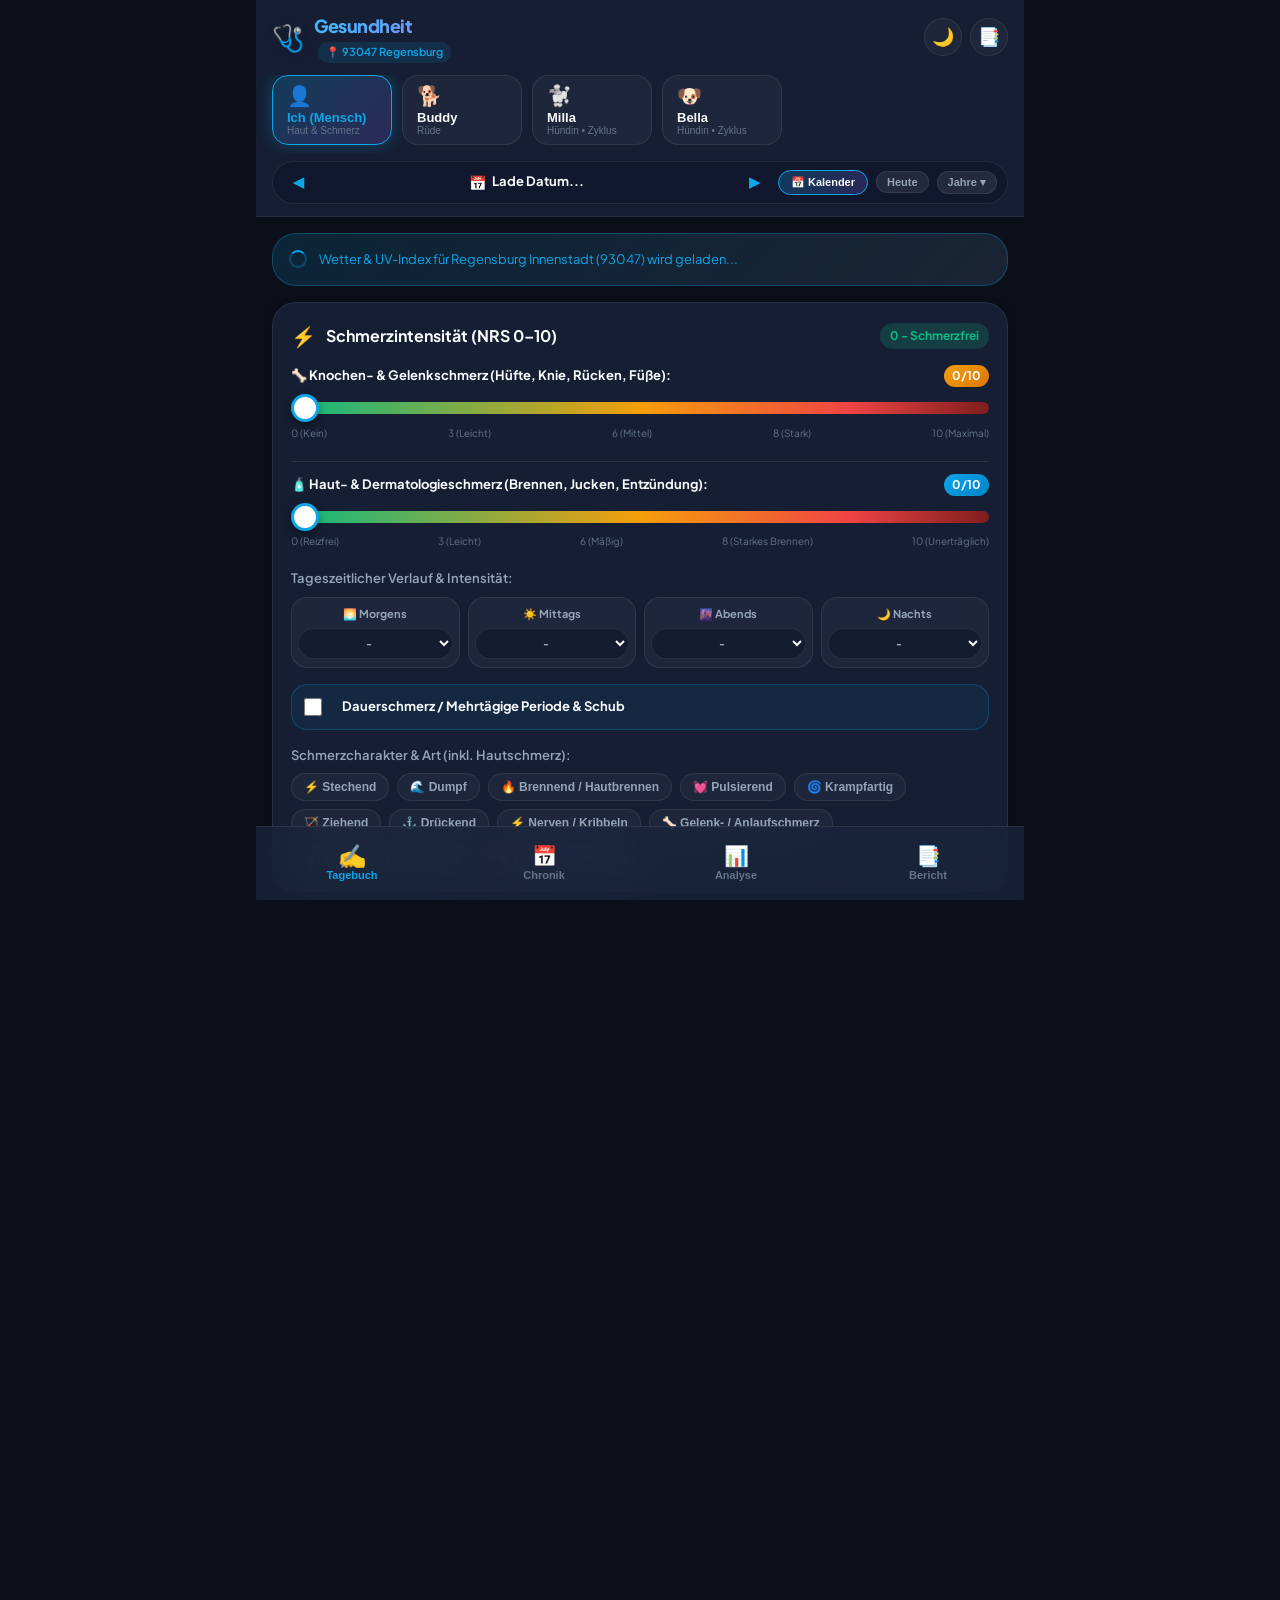
==== index.html @ 6f145016 "Add files via upload" ====
<!DOCTYPE html>
<html lang="de">
<head>
  <meta charset="UTF-8">
  <meta name="viewport" content="width=device-width, initial-scale=1.0, maximum-scale=1.0, user-scalable=no, viewport-fit=cover">
  <title>Gesundheit – Tagebuch & Wetter Regensburg</title>
  
  <!-- iOS Web App Meta Tags & PWA Setup -->
  <meta name="apple-mobile-web-app-capable" content="yes">
  <meta name="apple-mobile-web-app-status-bar-style" content="black-translucent">
  <meta name="apple-mobile-web-app-title" content="Gesundheit">
  <meta name="mobile-web-app-capable" content="yes">
  <meta name="application-name" content="Gesundheit">
  <meta name="theme-color" content="#0F172A">
  <link rel="manifest" href="manifest.json">
  <link rel="apple-touch-icon" href="icons/apple-touch-icon.png">
  <link rel="apple-touch-icon" sizes="180x180" href="icons/apple-touch-icon.png">
  <link rel="icon" type="image/png" sizes="192x192" href="icons/icon-192.png">
  <link rel="icon" type="image/svg+xml" href="icons/icon.svg">

  <!-- Google Fonts for iOS SF-like clean aesthetics -->
  <link rel="preconnect" href="https://fonts.googleapis.com">
  <link rel="preconnect" href="https://fonts.gstatic.com" crossorigin>
  <link href="https://fonts.googleapis.com/css2?family=Plus+Jakarta+Sans:wght@300;400;500;600;700;800&display=swap" rel="stylesheet">
  
  <!-- CSS Styles -->
  <link rel="stylesheet" href="css/style.css">
</head>
<body>
  <div id="app" class="ios-app">
    <!-- Top iOS Status & Profile Bar -->
    <header class="app-header">
      <div class="header-top">
        <div class="header-brand">
          <span class="brand-icon">🩺</span>
          <div class="brand-text">
            <h1 class="brand-title">Gesundheit</h1>
            <span class="location-badge" title="Regensburg Innenstadt">📍 93047 Regensburg</span>
          </div>
        </div>
        <div class="header-actions">
          <button id="btnThemeToggle" class="icon-btn" title="Design anpassen" aria-label="Theme wechseln">
            <span class="theme-icon">🌙</span>
          </button>
          <button id="btnExportMenu" class="icon-btn" title="Export & Arztbericht" aria-label="Exportieren">
            <span>📑</span>
          </button>
        </div>
      </div>

      <!-- Profile Selector (Ich, Buddy, Milla, Bella) -->
      <div class="profile-scroll-container">
        <div class="profile-chips" id="profileSelector">
          <button class="profile-chip active" data-profile="human">
            <span class="avatar-emoji">👤</span>
            <span class="profile-name">Ich (Mensch)</span>
            <span class="profile-sub">Haut & Schmerz</span>
          </button>
          <button class="profile-chip" data-profile="buddy">
            <span class="avatar-emoji">🐕</span>
            <span class="profile-name">Buddy</span>
            <span class="profile-sub">Rüde</span>
          </button>
          <button class="profile-chip" data-profile="milla">
            <span class="avatar-emoji">🐩</span>
            <span class="profile-name">Milla</span>
            <span class="profile-sub">Hündin • Zyklus</span>
          </button>
          <button class="profile-chip" data-profile="bella">
            <span class="avatar-emoji">🐶</span>
            <span class="profile-name">Bella</span>
            <span class="profile-sub">Hündin • Zyklus</span>
          </button>
        </div>
      </div>

      <!-- Quick Date Bar with Fast Jump from 2010 to Today -->
      <div class="date-navigator-bar">
        <button class="date-nav-btn" id="btnPrevDay" aria-label="Vorheriger Tag" title="Einen Tag zurück">◀</button>
        <div class="date-display-wrapper" id="dateDisplayWrapper" title="Interaktiven Kalender öffnen">
          <span class="cal-icon-prefix">📅</span>
          <div class="date-formatted-text" id="currentDateFormatted">Lade Datum...</div>
          <input type="date" id="currentDateInput" min="2010-01-01" class="date-picker-input-hidden">
        </div>
        <button class="date-nav-btn" id="btnNextDay" aria-label="Nächster Tag" title="Einen Tag vor">▶</button>
        <button class="date-cal-btn" id="btnOpenCalendar" title="Interaktiven Kalender öffnen">📅 Kalender</button>
        <button class="date-today-btn" id="btnJumpToday" title="Zu Heute springen">Heute</button>
        <button class="date-year-btn" id="btnJumpYear" title="Jahre schnell springen">Jahre ▾</button>
      </div>

      <!-- Year Quick Jump Popup (2016 - 2026) -->
      <div class="year-selector-dropdown" id="yearSelectorDropdown" style="display: none;">
        <div class="year-grid" id="yearGrid"></div>
      </div>
    </header>

    <!-- Main Content Container with Tabs -->
    <main class="app-main-content">
      
      <!-- TAB 1: ENTRY & LOGGING -->
      <section id="tab-entry" class="tab-view active">
        <!-- Weather & UV Index Card for 93047 Regensburg -->
        <div class="weather-widget-card" id="weatherWidget">
          <div class="weather-loading" id="weatherLoading">
            <div class="spinner"></div>
            <span>Wetter & UV-Index für Regensburg Innenstadt (93047) wird geladen...</span>
          </div>
          <div class="weather-content" id="weatherContent" style="display: none;">
            <div class="weather-header-row">
              <div class="weather-main-info">
                <span class="weather-icon-large" id="weatherIcon">☀️</span>
                <div>
                  <div class="weather-temp-range" id="weatherTemp">--°C</div>
                  <div class="weather-condition-text" id="weatherCondition">--</div>
                </div>
              </div>
              <div class="uv-badge-container">
                <div class="uv-badge" id="uvBadge">
                  <span class="uv-title">UV-INDEX</span>
                  <span class="uv-value" id="uvValue">--</span>
                </div>
                <span class="uv-status-label" id="uvStatus">--</span>
              </div>
            </div>

            <!-- Detailed Metrics: Pressure, Rain, Wind, Humidity -->
            <div class="weather-details-grid">
              <div class="weather-detail-item">
                <span class="detail-label">Luftdruck</span>
                <span class="detail-value" id="weatherPressure">-- hPa</span>
              </div>
              <div class="weather-detail-item">
                <span class="detail-label">Niederschlag</span>
                <span class="detail-value" id="weatherRain">-- mm</span>
              </div>
              <div class="weather-detail-item">
                <span class="detail-label">Temperatur Min/Max</span>
                <span class="detail-value" id="weatherTempRange">-- / --</span>
              </div>
              <div class="weather-detail-item">
                <span class="detail-label">Wind</span>
                <span class="detail-value" id="weatherWind">-- km/h</span>
              </div>
            </div>
          </div>
        </div>

        <!-- Dynamic Profile Entry Card (Changes for Human vs Dog) -->
        <form id="entryForm" class="entry-form-container">
          
          <!-- Pain Intensity Card: Separate for Joints & Skin -->
          <div class="card ios-card">
            <div class="card-header">
              <div class="card-title-group">
                <span class="card-icon">⚡</span>
                <h2 class="card-title" id="painScaleTitle">Schmerzintensität (NRS 0–10)</h2>
              </div>
              <span class="pain-score-display" id="painScoreBadge">0 - Schmerzfrei</span>
            </div>
            
            <!-- 1. Knochen & Gelenke Schmerz (Hüfte, Knie, Füße, Rücken) -->
            <div class="dual-pain-slider-block" style="margin-bottom:18px;">
              <div style="display:flex; justify-content:space-between; align-items:center; margin-bottom:6px;">
                <label class="input-label" style="font-weight:700; color:var(--text-primary); margin:0;">
                  🦴 Knochen- & Gelenkschmerz (Hüfte, Knie, Rücken, Füße):
                </label>
                <span class="slider-val-badge" id="painJointsBadge" style="background:linear-gradient(135deg, #f59e0b, #d97706); color:#fff; font-weight:700; padding:2px 8px; border-radius:12px; font-size:12px;">0/10</span>
              </div>
              <div class="pain-slider-container">
                <input type="range" id="painJointsInput" min="0" max="10" step="1" value="0" class="pain-slider" style="accent-color:#f59e0b;">
                <div class="pain-scale-labels">
                  <span>0 (Kein)</span>
                  <span>3 (Leicht)</span>
                  <span>6 (Mittel)</span>
                  <span>8 (Stark)</span>
                  <span>10 (Maximal)</span>
                </div>
              </div>
            </div>

            <!-- 2. Haut & Dermatologie Schmerz (Brennen, Juckreiz, Hitze) -->
            <div class="dual-pain-slider-block human-only-section" style="margin-bottom:14px; padding-top:12px; border-top:1px solid var(--border-subtle);">
              <div style="display:flex; justify-content:space-between; align-items:center; margin-bottom:6px;">
                <label class="input-label" style="font-weight:700; color:var(--text-primary); margin:0;">
                  🧴 Haut- & Dermatologieschmerz (Brennen, Jucken, Entzündung):
                </label>
                <span class="slider-val-badge" id="painSkinBadge" style="background:linear-gradient(135deg, #0ea5e9, #0284c7); color:#fff; font-weight:700; padding:2px 8px; border-radius:12px; font-size:12px;">0/10</span>
              </div>
              <div class="pain-slider-container">
                <input type="range" id="painSkinInput" min="0" max="10" step="1" value="0" class="pain-slider" style="accent-color:#0ea5e9;">
                <div class="pain-scale-labels">
                  <span>0 (Reizfrei)</span>
                  <span>3 (Leicht)</span>
                  <span>6 (Mäßig)</span>
                  <span>8 (Starkes Brennen)</span>
                  <span>10 (Unerträglich)</span>
                </div>
              </div>
            </div>

            <!-- Daytime Breakdown (Morgens, Mittags, Abends, Nachts) -->
            <div class="form-subgroup">
              <label class="input-label">Tageszeitlicher Verlauf & Intensität:</label>
              <div class="daytime-pain-grid">
                <div class="daytime-box">
                  <span class="daytime-label">🌅 Morgens</span>
                  <select id="painMorning" class="ios-select mini-select">
                    <option value="">-</option>
                    <option value="0">0 (Kein)</option>
                    <option value="1">1</option><option value="2">2</option><option value="3">3</option>
                    <option value="4">4</option><option value="5">5</option><option value="6">6</option>
                    <option value="7">7</option><option value="8">8</option><option value="9">9</option><option value="10">10</option>
                  </select>
                </div>
                <div class="daytime-box">
                  <span class="daytime-label">☀️ Mittags</span>
                  <select id="painNoon" class="ios-select mini-select">
                    <option value="">-</option>
                    <option value="0">0 (Kein)</option>
                    <option value="1">1</option><option value="2">2</option><option value="3">3</option>
                    <option value="4">4</option><option value="5">5</option><option value="6">6</option>
                    <option value="7">7</option><option value="8">8</option><option value="9">9</option><option value="10">10</option>
                  </select>
                </div>
                <div class="daytime-box">
                  <span class="daytime-label">🌆 Abends</span>
                  <select id="painEvening" class="ios-select mini-select">
                    <option value="">-</option>
                    <option value="0">0 (Kein)</option>
                    <option value="1">1</option><option value="2">2</option><option value="3">3</option>
                    <option value="4">4</option><option value="5">5</option><option value="6">6</option>
                    <option value="7">7</option><option value="8">8</option><option value="9">9</option><option value="10">10</option>
                  </select>
                </div>
                <div class="daytime-box">
                  <span class="daytime-label">🌙 Nachts</span>
                  <select id="painNight" class="ios-select mini-select">
                    <option value="">-</option>
                    <option value="0">0 (Kein)</option>
                    <option value="1">1</option><option value="2">2</option><option value="3">3</option>
                    <option value="4">4</option><option value="5">5</option><option value="6">6</option>
                    <option value="7">7</option><option value="8">8</option><option value="9">9</option><option value="10">10</option>
                  </select>
                </div>
              </div>
            </div>

            <!-- Multi-Day Episode / Dauerschmerz / Perioden Dokumentation -->
            <div class="form-subgroup episode-box">
              <div class="checkbox-row">
                <label class="custom-checkbox-label">
                  <input type="checkbox" id="isMultiDayEpisode">
                  <span class="checkbox-custom"></span>
                  <strong>Dauerschmerz / Mehrtägige Periode & Schub</strong>
                </label>
              </div>
              <div id="multiDayDetails" style="display:none; margin-top:12px;">
                <div class="period-type-wrapper" style="margin-bottom:12px;">
                  <label class="detail-label" style="display:block; margin-bottom:6px; font-weight:600;">Art der Periode / Episode:</label>
                  <div class="chip-selector-group single-select" id="episodeTypeChips">
                    <button type="button" class="tag-chip selected" data-val="schmerz_schub">⚡ Schmerzepisode / Schub</button>
                    <button type="button" class="tag-chip" data-val="migraene">🧠 Migräne / Kopfschmerz-Phase</button>
                    <button type="button" class="tag-chip" data-val="gelenke">🦴 Hüft-/Knie-/Fuß-Schub</button>
                    <button type="button" class="tag-chip" data-val="adhs_tief">🌪️ ADHS-Krise / Reizüberflutung</button>
                    <button type="button" class="tag-chip" data-val="haut_schub">🧴 Hautschub / Ekzem</button>
                    <button type="button" class="tag-chip" data-val="zyklus">🌸 Zyklus / Läufigkeit</button>
                  </div>
                </div>

                <div class="duration-container">
                  <label class="detail-label" style="display:block; margin-bottom:6px; font-weight:600;">Schnellauswahl Dauer:</label>
                  <div class="duration-preset-chips" id="durationPresetChips">
                    <button type="button" class="duration-chip" data-days="1" data-val="1 Tag">1 Tag</button>
                    <button type="button" class="duration-chip" data-days="2" data-val="2 Tage">2 Tage</button>
                    <button type="button" class="duration-chip" data-days="3" data-val="3 Tage">3 Tage</button>
                    <button type="button" class="duration-chip" data-days="4" data-val="4 Tage">4 Tage</button>
                    <button type="button" class="duration-chip" data-days="5" data-val="5 Tage">5 Tage</button>
                    <button type="button" class="duration-chip" data-days="7" data-val="1 Woche (7 Tage)">1 Woche</button>
                    <button type="button" class="duration-chip" data-days="14" data-val="2 Wochen (14 Tage)">2 Wochen</button>
                    <button type="button" class="duration-chip" data-days="30" data-val="1 Monat (30 Tage)">1 Monat</button>
                    <button type="button" class="duration-chip" data-days="0" data-val="Anhaltend / Chronisch">Anhaltend</button>
                  </div>

                  <div class="episode-range-grid" style="margin-top:10px; display:grid; grid-template-columns:1fr 1fr; gap:10px;">
                    <div>
                      <label class="detail-label" style="font-size:12px; color:var(--text-secondary); margin-bottom:4px; display:block;">Von Datum (Beginn):</label>
                      <input type="date" id="episodeStartDateInput" class="ios-text-input">
                    </div>
                    <div>
                      <label class="detail-label" style="font-size:12px; color:var(--text-secondary); margin-bottom:4px; display:block;">Bis Datum (Ende):</label>
                      <input type="date" id="episodeEndDateInput" class="ios-text-input">
                    </div>
                  </div>

                  <input type="text" id="episodeDurationDays" class="ios-text-input" placeholder="Dauerbeschreibung (z.B. 5 Tage, 2 Wochen, anhaltend)" style="margin-top:8px;">

                  <div class="multiday-action-card" style="margin-top:12px; padding:12px; border-radius:12px; background:rgba(14,165,233,0.08); border:1px solid rgba(14,165,233,0.2);">
                    <div style="font-size:13px; font-weight:600; color:var(--accent-blue); margin-bottom:6px;">
                      📋 Automatische Dokumentation auf alle Tage:
                    </div>
                    <div style="font-size:12px; color:var(--text-secondary); margin-bottom:10px;">
                      Beim Speichern oder Klick auf diesen Button wird diese Periode für <strong>jeden einzelnen Tag im gewählten Zeitraum</strong> im Tagebuch, Kalender und Verlauf eingetragen.
                    </div>
                    <button type="button" id="btnApplyMultiDayPeriod" class="action-sub-btn" style="width:100%; padding:10px; border-radius:10px; background:linear-gradient(135deg, #0284c7, #38bdf8); color:#fff; border:none; font-weight:700; cursor:pointer; font-size:13px;">
                      📅 Auf alle Tage dieser Periode übertragen & speichern
                    </button>
                  </div>
                </div>
              </div>
            </div>

            <!-- Pain Character / Quality Chips -->
            <div class="form-subgroup">
              <label class="input-label">Schmerzcharakter & Art (inkl. Hautschmerz):</label>
              <div class="chip-selector-group" id="painTypeChips">
                <button type="button" class="tag-chip" data-val="stechend">⚡ Stechend</button>
                <button type="button" class="tag-chip" data-val="dumpf">🌊 Dumpf</button>
                <button type="button" class="tag-chip" data-val="brennend">🔥 Brennend / Hautbrennen</button>
                <button type="button" class="tag-chip" data-val="pulsierend">💓 Pulsierend</button>
                <button type="button" class="tag-chip" data-val="krampfartig">🌀 Krampfartig</button>
                <button type="button" class="tag-chip" data-val="ziehend">🏹 Ziehend</button>
                <button type="button" class="tag-chip" data-val="drückend">⚓ Drückend</button>
                <button type="button" class="tag-chip" data-val="nervenschmerz">⚡ Nerven / Kribbeln</button>
                <button type="button" class="tag-chip" data-val="gelenkschmerz">🦴 Gelenk- / Anlaufschmerz</button>
                <button type="button" class="tag-chip" data-val="juckend_schmerz">🧴 Juckender Hautschmerz</button>
                <button type="button" class="tag-chip" data-val="sonnenempfindlich">☀️ UV-Überempfindlich</button>
              </div>
            </div>
          </div>

          <!-- SPECIAL SECTION FOR HUMAN: ADHS & FOKUS / REIZVERARBEITUNG -->
          <div class="card ios-card human-only-section" id="adhsSection">
            <div class="card-header">
              <div class="card-title-group">
                <span class="card-icon">🧠</span>
                <h2 class="card-title">ADHS & Neurodiversität (Fokus, Reize, Stimmung)</h2>
              </div>
              <span class="status-pill" id="adhsScorePill">Ausgeglichen</span>
            </div>

            <div class="form-subgroup">
              <label class="input-label">ADHS-Belastungsgrad & Reizüberflutung (0–10):</label>
              <div class="skin-slider-wrapper">
                <input type="range" id="adhsSlider" min="0" max="10" step="1" value="0" class="skin-slider" style="accent-color:#8b5cf6;">
                <span class="slider-val-badge" id="adhsValBadge" style="background:#8b5cf6;">0</span>
              </div>
            </div>

            <div class="form-subgroup">
              <label class="input-label">ADHS-Merkmale & Tagesbefinden heute:</label>
              <div class="chip-selector-group" id="adhsSymptomChips">
                <button type="button" class="tag-chip" data-val="fokusverlust">🧠 Konzentrationsschwäche / Brain Fog</button>
                <button type="button" class="tag-chip" data-val="innere_unruhe">⚡ Innere Unruhe & Getriebenheit</button>
                <button type="button" class="tag-chip" data-val="reizueberflutung">🤯 Reizüberflutung (Sensory Overload)</button>
                <button type="button" class="tag-chip" data-val="prokrastination">⏳ Exekutive Dysfunktion / Blockade</button>
                <button type="button" class="tag-chip" data-val="gedankenrasen">🌪️ Gedankenrasen & Gedankensprünge</button>
                <button type="button" class="tag-chip" data-val="impulsivitaet">💥 Emotionale Dysregulation / Impulsiv</button>
                <button type="button" class="tag-chip" data-val="hyperfokus">🎯 Hyperfokus (stundenlang versunken)</button>
                <button type="button" class="tag-chip" data-val="dopamin_tief">🔋 Niedriger Antrieb / Dopamintief</button>
                <button type="button" class="tag-chip" data-val="rebound">📉 Rebound-Effekt (nach Medikation)</button>
                <button type="button" class="tag-chip" data-val="vergesslichkeit">🔕 Zerstreutheit / Vergesslichkeit</button>
                <button type="button" class="tag-chip" data-val="schlaf_adhs">🛌 Einschlafprobleme / Kopf nicht ruhig</button>
              </div>
            </div>

            <div class="form-subgroup">
              <label class="input-label" for="adhsNotes">ADHS-Tagesnotizen (Wirkungsdauer, Auslöser, Stressoren):</label>
              <input type="text" id="adhsNotes" class="ios-text-input" placeholder="z.B. Elvanse 50mg um 8 Uhr, Rebound um 17 Uhr, laute Umgebung...">
            </div>
          </div>

          <!-- SPECIAL SECTION FOR HUMAN: HAUT & DERMATOLOGIE -->
          <div class="card ios-card human-only-section" id="skinSection">
            <div class="card-header">
              <div class="card-title-group">
                <span class="card-icon">🧴</span>
                <h2 class="card-title">Haut & Dermatologie</h2>
              </div>
              <span class="status-pill" id="skinScorePill">Keine Beschwerden</span>
            </div>

            <div class="form-subgroup">
              <label class="input-label">Juckreiz & Hautbrennen (0–10):</label>
              <div class="skin-slider-wrapper">
                <input type="range" id="skinItchInput" min="0" max="10" step="1" value="0" class="skin-slider">
                <span class="slider-val-badge" id="skinItchValBadge">0</span>
              </div>
            </div>

            <div class="form-subgroup">
              <label class="input-label">Hautzustand & Auffälligkeiten:</label>
              <div class="chip-selector-group" id="skinSymptomChips">
                <button type="button" class="tag-chip" data-val="rötung">🔴 Rötung (Erythem)</button>
                <button type="button" class="tag-chip" data-val="trockenheit">🏜️ Sehr trocken / Schuppend</button>
                <button type="button" class="tag-chip" data-val="ausschlag">💥 Ausschlag / Ekzem</button>
                <button type="button" class="tag-chip" data-val="quaddeln">⚪ Quaddeln / Nesselsucht</button>
                <button type="button" class="tag-chip" data-val="blasen">🫧 Bläschen / Wunde</button>
                <button type="button" class="tag-chip" data-val="sonnenreaktion">☀️ Sonnen-/UV-Reaktion</button>
                <button type="button" class="tag-chip" data-val="hitzegefühl">🌡️ Heiß / Entzündet</button>
                <button type="button" class="tag-chip" data-val="schwellung">💧 Ödem / Schwellung</button>
              </div>
            </div>

            <div class="form-subgroup">
              <label class="input-label" for="skinNotes">Hautpflege / Cremes / Auslöser:</label>
              <input type="text" id="skinNotes" class="ios-text-input" placeholder="z.B. Cortison-Salbe, Feuchtigkeitscreme, UV-Belastung...">
            </div>
          </div>

          <!-- SPECIAL SECTION FOR DOGS (MILLA & BELLA): LÄUFIGKEIT / PERIODE TRACKER -->
          <div class="card ios-card female-dog-only-section" id="heatCycleSection" style="display: none;">
            <div class="card-header">
              <div class="card-title-group">
                <span class="card-icon">🌸</span>
                <h2 class="card-title">Läufigkeit & Zyklus (Periode)</h2>
              </div>
              <span class="status-pill cycle-pill" id="heatStatusBadge">Inaktiv</span>
            </div>

            <div class="form-subgroup">
              <label class="input-label">Aktuelle Zyklusphase:</label>
              <div class="chip-selector-group single-select" id="heatPhaseChips">
                <button type="button" class="tag-chip cycle-chip" data-val="keine">Keine Läufigkeit</button>
                <button type="button" class="tag-chip cycle-chip" data-val="vorbrunst">🩸 1. Vorbrunst (Blutung)</button>
                <button type="button" class="tag-chip cycle-chip" data-val="standhitze">💖 2. Standhitze (Deckbereit)</button>
                <button type="button" class="tag-chip cycle-chip" data-val="nachbrunst">🔄 3. Nachbrunst (Abklingend)</button>
                <button type="button" class="tag-chip cycle-chip" data-val="scheintraechtigkeit">🍼 Scheinträchtigkeit</button>
              </div>
            </div>

            <div class="form-subgroup">
              <label class="input-label">Blutungsstärke & Symptome:</label>
              <div class="chip-selector-group" id="heatSymptomChips">
                <button type="button" class="tag-chip" data-val="leicht_blutung">Leichte Blutung</button>
                <button type="button" class="tag-chip" data-val="starke_blutung">Starke Blutung</button>
                <button type="button" class="tag-chip" data-val="geschwollen">Vulva stark geschwollen</button>
                <button type="button" class="tag-chip" data-val="haeufig_putzen">Ständiges Putzen</button>
                <button type="button" class="tag-chip" data-val="anhaenglich">Sehr anhänglich / verschmust</button>
                <button type="button" class="tag-chip" data-val="unruhig">Unruhig / Winseln</button>
                <button type="button" class="tag-chip" data-val="ruepel_abwehr">Rüden abwehren</button>
                <button type="button" class="tag-chip" data-val="fressunlust">Appetitlosigkeit</button>
              </div>
            </div>

            <div class="form-subgroup">
              <label class="input-label" for="heatCycleNotes">Notizen zur Läufigkeit:</label>
              <input type="text" id="heatCycleNotes" class="ios-text-input" placeholder="z.B. Tag 5 der Blutung, Höschen angezogen, Markieren...">
            </div>
          </div>

          <!-- SPECIAL SECTION FOR DOGS: MOBILITY & GAIT (BUDDY, MILLA, BELLA) -->
          <div class="card ios-card dog-only-section" id="dogMobilitySection" style="display: none;">
            <div class="card-header">
              <div class="card-title-group">
                <span class="card-icon">🐾</span>
                <h2 class="card-title">Hundebefinden & Gangbild</h2>
              </div>
              <span class="status-pill" id="dogGaitBadge">Normal</span>
            </div>

            <div class="form-subgroup">
              <label class="input-label">Lahmheit & Bewegungsgrad (0–5):</label>
              <div class="dog-slider-wrapper">
                <input type="range" id="dogLamenessInput" min="0" max="5" step="1" value="0" class="dog-slider">
                <span class="slider-val-badge" id="dogLamenessBadge">0 - Flott & Schmerzfrei</span>
              </div>
            </div>

            <div class="form-subgroup">
              <label class="input-label">Auffälligkeiten im Hundealltag:</label>
              <div class="chip-selector-group" id="dogSymptomChips">
                <button type="button" class="tag-chip" data-val="aufstehschmerz">🦵 Schweres Aufstehen / Steif</button>
                <button type="button" class="tag-chip" data-val="treppen_meiden">🪜 Vermeidet Treppen</button>
                <button type="button" class="tag-chip" data-val="spaziergang_kuerzer">⏱️ Kürzere Runden nötig</button>
                <button type="button" class="tag-chip" data-val="lecken_pfoten">🐾 Lecken an Gelenken/Pfoten</button>
                <button type="button" class="tag-chip" data-val="hecheln_unruhe">💨 Starkes Hecheln / Unruhe</button>
                <button type="button" class="tag-chip" data-val="spielunlust">🎾 Spielunlust / Müde</button>
                <button type="button" class="tag-chip" data-val="beruehrung_schmerz">⚠️ Schmerz bei Berührung</button>
                <button type="button" class="tag-chip" data-val="passgang">🐕 Passgang / Einknicken</button>
              </div>
            </div>
          </div>

          <!-- INTERACTIVE BODY MAP (HUMAN OR DOG) - DETAILED & EXPANDED -->
          <div class="card ios-card body-map-card">
            <div class="card-header">
              <div class="card-title-group">
                <span class="card-icon">📍</span>
                <h2 class="card-title">Interaktive Schmerzlokalisation (Körperkarte)</h2>
              </div>
              <button type="button" class="text-action-btn" id="btnClearBodyMap">Zurücksetzen</button>
            </div>
            
            <p class="section-hint">Tippen Sie direkt auf die vergrößerte Körperkarte oder nutzen Sie die Schnellauswahl-Buttons unten:</p>

            <!-- Human Body Map View Switcher -->
            <div class="body-map-view-switcher" id="humanViewSwitcher">
              <button type="button" class="body-view-toggle-btn active" data-view-mode="both">👥 Beide Ansichten</button>
              <button type="button" class="body-view-toggle-btn" data-view-mode="front">🔍 Vorne (groß)</button>
              <button type="button" class="body-view-toggle-btn" data-view-mode="back">🔍 Hinten (groß)</button>
            </div>

            <!-- Real-time Touch / Hover Feedback Label -->
            <div class="body-map-hover-indicator">
              <span class="hover-icon">👉</span>
              <span id="bodyMapHoverLabel" class="hover-text">Tippen Sie auf eine Region</span>
            </div>
            
            <!-- Human Body Map Canvas / SVG -->
            <div class="body-map-container" id="humanBodyMapWrapper">
              <div class="body-map-views">
                <div class="body-map-box" id="bodyMapBoxFront">
                  <div class="view-tag-badge">Vorderseite</div>
                  <div class="interactive-body" id="humanBodyFront"></div>
                </div>
                <div class="body-map-box" id="bodyMapBoxBack">
                  <div class="view-tag-badge">Rückseite</div>
                  <div class="interactive-body" id="humanBodyBack"></div>
                </div>
              </div>
            </div>

            <!-- Dog Body Map Canvas / SVG -->
            <div class="body-map-container" id="dogBodyMapWrapper" style="display: none;">
              <div class="body-map-views">
                <div class="body-map-box dog-box" id="bodyMapBoxDog">
                  <div class="view-tag-badge">🐕 Anatomieprofil Hund (Buddy / Milla / Bella)</div>
                  <div class="interactive-dog" id="dogBodyMap"></div>
                </div>
              </div>
            </div>

            <!-- Quick Selection for Hips, Knees, Feet, Spine, Skin & Joints -->
            <div class="body-quick-selection-section">
              <label class="input-label" style="font-size:12px; margin-bottom:8px; display:block; color:var(--text-secondary);">
                🎯 Schnellauswahl Schmerzregionen & Gelenke (1-Klick):
              </label>
              <div class="chip-selector-group body-quick-chips" id="bodyQuickChips">
                <button type="button" class="tag-chip body-quick-chip" data-region="huefte_li_v">🦴 Hüfte li</button>
                <button type="button" class="tag-chip body-quick-chip" data-region="huefte_re_v">🦴 Hüfte re</button>
                <button type="button" class="tag-chip body-quick-chip" data-region="patella_li">🦵 Knie li</button>
                <button type="button" class="tag-chip body-quick-chip" data-region="patella_re">🦵 Knie re</button>
                <button type="button" class="tag-chip body-quick-chip" data-region="knie_innen_li">🦵 Innenmeniskus li</button>
                <button type="button" class="tag-chip body-quick-chip" data-region="knie_innen_re">🦵 Innenmeniskus re</button>
                <button type="button" class="tag-chip body-quick-chip" data-region="kniekehle_li">🦵 Kniekehle li</button>
                <button type="button" class="tag-chip body-quick-chip" data-region="kniekehle_re">🦵 Kniekehle re</button>
                <button type="button" class="tag-chip body-quick-chip" data-region="sprunggelenk_li">🦶 Sprunggelenk li</button>
                <button type="button" class="tag-chip body-quick-chip" data-region="sprunggelenk_re">🦶 Sprunggelenk re</button>
                <button type="button" class="tag-chip body-quick-chip" data-region="fuss_li">🦶 Fuß li</button>
                <button type="button" class="tag-chip body-quick-chip" data-region="fuss_re">🦶 Fuß re</button>
                <button type="button" class="tag-chip body-quick-chip" data-region="ferse_li">🦶 Ferse li</button>
                <button type="button" class="tag-chip body-quick-chip" data-region="ferse_re">🦶 Ferse re</button>
                <button type="button" class="tag-chip body-quick-chip" data-region="achilles_li">🦶 Achillessehne li</button>
                <button type="button" class="tag-chip body-quick-chip" data-region="achilles_re">🦶 Achillessehne re</button>
                <button type="button" class="tag-chip body-quick-chip" data-region="lws_wirbelsaeule">👤 LWS (Lende)</button>
                <button type="button" class="tag-chip body-quick-chip" data-region="isg_kreuzbein">👤 ISG / Kreuzbein</button>
                <button type="button" class="tag-chip body-quick-chip" data-region="bws_wirbelsaeule">👤 BWS (Brustwirbel)</button>
                <button type="button" class="tag-chip body-quick-chip" data-region="nacken_hws">💆 Nacken / HWS</button>
                <button type="button" class="tag-chip body-quick-chip" data-region="schulter_li_v">💪 Schulter li</button>
                <button type="button" class="tag-chip body-quick-chip" data-region="schulter_re_v">💪 Schulter re</button>
                <button type="button" class="tag-chip body-quick-chip" data-region="ellbogen_li">💪 Ellbogen li</button>
                <button type="button" class="tag-chip body-quick-chip" data-region="ellbogen_re">💪 Ellbogen re</button>
                <button type="button" class="tag-chip body-quick-chip" data-region="handgelenk_li">🖐️ Handgelenk li</button>
                <button type="button" class="tag-chip body-quick-chip" data-region="handgelenk_re">🖐️ Handgelenk re</button>
                <button type="button" class="tag-chip body-quick-chip" data-region="kopf_stirn">💆 Kopf / Stirn</button>
                <button type="button" class="tag-chip body-quick-chip" data-region="ganzkoerper_haut">🧴 Ganzkörper Haut / Juckreiz</button>
              </div>
            </div>

            <div class="selected-regions-container">
              <span class="regions-label">Markierte Regionen:</span>
              <div class="selected-regions-tags" id="selectedRegionsTags">
                <span class="empty-tag">Keine Region markiert</span>
              </div>
            </div>
          </div>

          <!-- DAILY LIMITATIONS & RESTRICTIONS (EINSCHRÄNKUNGEN IM ALLTAG) -->
          <div class="card ios-card">
            <div class="card-header">
              <div class="card-title-group">
                <span class="card-icon">⚠️</span>
                <h2 class="card-title">Einschränkungen im Alltag</h2>
              </div>
              <span class="limitation-score-badge" id="limitationScoreBadge">0% Einschränkung</span>
            </div>

            <div class="form-subgroup">
              <label class="input-label">Schweregrad der Beeinträchtigung (0–10):</label>
              <input type="range" id="limitationSlider" min="0" max="10" step="1" value="0" class="limitation-slider">
            </div>

            <div class="form-subgroup">
              <label class="input-label">Konkrete Problembereiche heute:</label>
              <div class="chip-selector-group" id="limitationChips">
                <button type="button" class="tag-chip" data-val="gehen">🚶 Längeres Gehen</button>
                <button type="button" class="tag-chip" data-val="treppen">🪜 Treppensteigen</button>
                <button type="button" class="tag-chip" data-val="buecken">🧘 Bücken & Heben</button>
                <button type="button" class="tag-chip" data-val="sitzen">🪑 Langes Sitzen</button>
                <button type="button" class="tag-chip" data-val="stehen">🧍 Langes Stehen</button>
                <button type="button" class="tag-chip" data-val="schlaf">🛌 Schlaflosigkeit / Durchschlafstörung</button>
                <button type="button" class="tag-chip" data-val="haushalt">🧹 Hausarbeit & Kochen</button>
                <button type="button" class="tag-chip" data-val="arbeit">💻 Berufliche Arbeit</button>
                <button type="button" class="tag-chip" data-val="gassi">🐕 Hundespaziergang / Gassi gehen</button>
                <button type="button" class="tag-chip" data-val="autofahren">🚗 Autofahren</button>
              </div>
            </div>
          </div>

          <!-- PHOTOS & ATTACHMENTS (BILDERDOKUMENTATION) -->
          <div class="card ios-card">
            <div class="card-header">
              <div class="card-title-group">
                <span class="card-icon">📷</span>
                <h2 class="card-title">Fotos & Befunde (Bilder)</h2>
              </div>
              <span class="photo-count-badge" id="photoCountBadge">0 Fotos</span>
            </div>
            
            <p class="section-hint">Fotos von Haut, Schwellungen, Haltung, Wunden oder Befunden hinzufügen:</p>

            <div class="photo-upload-actions">
              <label class="photo-btn camera-btn" for="photoCameraInput">
                <span>📸 Foto aufnehmen</span>
                <input type="file" id="photoCameraInput" accept="image/*" capture="environment" style="display:none;">
              </label>
              <label class="photo-btn gallery-btn" for="photoGalleryInput">
                <span>🖼️ Aus Mediathek</span>
                <input type="file" id="photoGalleryInput" accept="image/*" multiple style="display:none;">
              </label>
            </div>

            <!-- Attached Photos Grid -->
            <div class="attached-photos-grid" id="attachedPhotosGrid"></div>
          </div>

          <!-- MEDICATIONS, TREATMENTS & PRESET SELECTION -->
          <div class="card ios-card">
            <div class="card-header">
              <div class="card-title-group">
                <span class="card-icon">💊</span>
                <h2 class="card-title">Medikamente, Behandlungen & Notizen</h2>
              </div>
            </div>

            <!-- Medication Presets / Quick Selection Chips -->
            <div class="form-subgroup">
              <label class="input-label">Medikamenten-Vorauswahl (Tippen zum Einfügen/Entfernen):</label>
              
              <!-- Human Pain Meds -->
              <div class="med-preset-category human-only-section">
                <span class="med-cat-title">⚡ Schmerzmedikamente:</span>
                <div class="chip-selector-group med-preset-chips" id="medPresetsPain">
                  <button type="button" class="tag-chip med-chip" data-med="Ibuprofen 400mg">💊 Ibuprofen 400</button>
                  <button type="button" class="tag-chip med-chip" data-med="Ibuprofen 600mg">💊 Ibuprofen 600</button>
                  <button type="button" class="tag-chip med-chip" data-med="Ibuprofen 800mg">💊 Ibuprofen 800</button>
                  <button type="button" class="tag-chip med-chip" data-med="Paracetamol 500mg">💊 Paracetamol 500</button>
                  <button type="button" class="tag-chip med-chip" data-med="Paracetamol 1000mg">💊 Paracetamol 1000</button>
                  <button type="button" class="tag-chip med-chip" data-med="Novaminsulfon 500mg">💊 Novaminsulfon 500mg</button>
                  <button type="button" class="tag-chip med-chip" data-med="Novamin Tropfen (30 Tr.)">💧 Novamin Tropfen</button>
                  <button type="button" class="tag-chip med-chip" data-med="Diclofenac 50mg">💊 Diclofenac 50mg</button>
                  <button type="button" class="tag-chip med-chip" data-med="Voltaren Schmerzgel">🧴 Voltaren Gel</button>
                  <button type="button" class="tag-chip med-chip" data-med="Tilidin/Naloxon 50/4mg">💊 Tilidin 50/4mg</button>
                  <button type="button" class="tag-chip med-chip" data-med="Tilidin/Naloxon 100/8mg">💊 Tilidin 100/8mg</button>
                  <button type="button" class="tag-chip med-chip" data-med="Tramadol 50mg">💊 Tramadol 50mg</button>
                  <button type="button" class="tag-chip med-chip" data-med="Naproxen 500mg">💊 Naproxen 500mg</button>
                  <button type="button" class="tag-chip med-chip" data-med="Arcoxia (Etoricoxib) 90mg">💊 Arcoxia 90mg</button>
                  <button type="button" class="tag-chip med-chip" data-med="Pregabalin 75mg">💊 Pregabalin 75mg</button>
                  <button type="button" class="tag-chip med-chip" data-med="Prednisolon (Cortison)">💊 Cortison / Prednisolon</button>
                </div>
              </div>

              <!-- Human ADHS Meds -->
              <div class="med-preset-category human-only-section" style="margin-top:10px;">
                <span class="med-cat-title">🧠 ADHS-Medikamente:</span>
                <div class="chip-selector-group med-preset-chips" id="medPresetsAdhs">
                  <button type="button" class="tag-chip med-chip" data-med="Elvanse 30mg">🧠 Elvanse 30mg</button>
                  <button type="button" class="tag-chip med-chip" data-med="Elvanse 50mg">🧠 Elvanse 50mg</button>
                  <button type="button" class="tag-chip med-chip" data-med="Elvanse 70mg">🧠 Elvanse 70mg</button>
                  <button type="button" class="tag-chip med-chip" data-med="Medikinet adult 10mg">🧠 Medikinet 10mg</button>
                  <button type="button" class="tag-chip med-chip" data-med="Medikinet adult 20mg">🧠 Medikinet 20mg</button>
                  <button type="button" class="tag-chip med-chip" data-med="Medikinet adult 30mg">🧠 Medikinet 30mg</button>
                  <button type="button" class="tag-chip med-chip" data-med="Medikinet adult 40mg">🧠 Medikinet 40mg</button>
                  <button type="button" class="tag-chip med-chip" data-med="Ritalin Adult 10mg">🧠 Ritalin 10mg</button>
                  <button type="button" class="tag-chip med-chip" data-med="Ritalin Adult 20mg">🧠 Ritalin 20mg</button>
                  <button type="button" class="tag-chip med-chip" data-med="Concerta 18mg">🧠 Concerta 18mg</button>
                  <button type="button" class="tag-chip med-chip" data-med="Concerta 36mg">🧠 Concerta 36mg</button>
                  <button type="button" class="tag-chip med-chip" data-med="Atomoxetin (Strattera)">🧠 Atomoxetin</button>
                  <button type="button" class="tag-chip med-chip" data-med="Attentin 5mg">🧠 Attentin 5mg</button>
                </div>
              </div>

              <!-- Dog Meds -->
              <div class="med-preset-category dog-only-section" style="margin-top:10px; display:none;">
                <span class="med-cat-title">🐕 Hunde-Medikamente & Gelenkschutz:</span>
                <div class="chip-selector-group med-preset-chips" id="medPresetsDog">
                  <button type="button" class="tag-chip med-chip" data-med="Metacam / Meloxicam">🐕 Metacam</button>
                  <button type="button" class="tag-chip med-chip" data-med="Onsior">🐕 Onsior</button>
                  <button type="button" class="tag-chip med-chip" data-med="Librela Injektion">🐕 Librela Injektion</button>
                  <button type="button" class="tag-chip med-chip" data-med="Apoquel">🐕 Apoquel</button>
                  <button type="button" class="tag-chip med-chip" data-med="Cytopoint Spritze">🐕 Cytopoint Spritze</button>
                  <button type="button" class="tag-chip med-chip" data-med="Previcox">🐕 Previcox</button>
                  <button type="button" class="tag-chip med-chip" data-med="Traumeel ad us. vet.">🐕 Traumeel</button>
                  <button type="button" class="tag-chip med-chip" data-med="Zeel ad us. vet.">🐕 Zeel</button>
                </div>
              </div>
            </div>

            <div class="form-subgroup">
              <label class="input-label" for="medicationInput">Eingenommene Medikamente / Dosierung:</label>
              <input type="text" id="medicationInput" class="ios-text-input" placeholder="z.B. Ibuprofen 600mg, Elvanse 50mg, Salben...">
            </div>

            <div class="form-subgroup">
              <label class="input-label" for="treatmentInput">Therapien / Maßnahmen:</label>
              <input type="text" id="treatmentInput" class="ios-text-input" placeholder="z.B. Physiotherapie, Wärmekissen, Schonung, Eispack...">
            </div>

            <div class="form-subgroup">
              <label class="input-label" for="notesInput">Persönliche Tagesnotizen & Auslöser:</label>
              <textarea id="notesInput" class="ios-textarea" rows="3" placeholder="Besonderheiten, Auslöser, Wetterfühligkeit, Wohlbefinden..."></textarea>
            </div>
          </div>

          <!-- SAVE & STATUS BAR -->
          <div class="bottom-action-container">
            <button type="submit" class="save-primary-btn" id="btnSaveEntry">
              <span class="btn-icon">💾</span>
              <span class="btn-text">Eintrag für dieses Datum speichern</span>
            </button>
            <div class="save-status-msg" id="saveStatusMsg"></div>
          </div>
        </form>
      </section>

      <!-- TAB 2: CALENDAR & TIMELINE HISTORY (2016 - 2026) -->
      <section id="tab-history" class="tab-view">
        <div class="history-controls-card card ios-card">
          <div class="card-header">
            <div class="card-title-group">
              <span class="card-icon">📚</span>
              <h2 class="card-title">Chronik & Archiv (ab 2016)</h2>
            </div>
          </div>

          <!-- Filter & Search Bar -->
          <div class="history-filter-row">
            <input type="search" id="historySearchInput" class="ios-search-input" placeholder="🔍 Nach Symptom, Schmerz, Notiz suchen...">
          </div>

          <div class="filter-chips-row">
            <button class="filter-pill active" data-filter-profile="all">Alle Profile</button>
            <button class="filter-pill" data-filter-profile="human">👤 Ich</button>
            <button class="filter-pill" data-filter-profile="buddy">🐕 Buddy</button>
            <button class="filter-pill" data-filter-profile="milla">🐩 Milla</button>
            <button class="filter-pill" data-filter-profile="bella">🐶 Bella</button>
          </div>

          <div class="filter-chips-row secondary-filter">
            <button class="filter-pill mini active" data-filter-severity="all">Alle Stärken</button>
            <button class="filter-pill mini" data-filter-severity="high">Stark (7-10)</button>
            <button class="filter-pill mini" data-filter-severity="photos">Nur mit Fotos 📷</button>
            <button class="filter-pill mini" data-filter-severity="heat">Nur Läufigkeit 🌸</button>
          </div>
        </div>

        <!-- History List Entries -->
        <div class="history-list-container" id="historyListContainer">
          <div class="empty-state">
            <span class="empty-icon">📅</span>
            <p>Keine Einträge für die aktuelle Filterung gefunden.</p>
          </div>
        </div>
      </section>

      <!-- TAB 3: ANALYSIS & WEATHER CORRELATIONS (UV, PRESSURE, PAIN) -->
      <section id="tab-analytics" class="tab-view">
        <div class="analytics-header-card card ios-card">
          <div class="card-header">
            <div class="card-title-group">
              <span class="card-icon">📊</span>
              <h2 class="card-title">Schmerz- & Wetter-Analyse</h2>
            </div>
          </div>
          <p class="section-hint">Zusammenhänge zwischen Schmerzintensität, UV-Index, Luftdruck und Temperatur in 93047 Regensburg:</p>

          <!-- Correlation Metrics Cards -->
          <div class="stats-overview-grid">
            <div class="stat-box">
              <span class="stat-number" id="statTotalEntries">0</span>
              <span class="stat-title">Einträge gesamt</span>
            </div>
            <div class="stat-box">
              <span class="stat-number" id="statAvgPain">0.0</span>
              <span class="stat-title">Ø Schmerzgrad</span>
            </div>
            <div class="stat-box">
              <span class="stat-number" id="statUvCorrelation">--</span>
              <span class="stat-title">UV-Index Korrelation</span>
            </div>
            <div class="stat-box">
              <span class="stat-number" id="statPressureCorrelation">--</span>
              <span class="stat-title">Wetterfühligkeit (Druck)</span>
            </div>
          </div>
        </div>

        <!-- Canvas Chart Container -->
        <div class="chart-card card ios-card">
          <div class="card-header">
            <h3 class="card-subtitle">Verlauf über Zeit (Schmerz vs. UV & Wetter)</h3>
          </div>
          <div class="chart-canvas-wrapper">
            <canvas id="correlationChart" height="240"></canvas>
          </div>
        </div>

        <!-- Top Symptoms Breakdown -->
        <div class="breakdown-card card ios-card">
          <div class="card-header">
            <h3 class="card-subtitle">Häufigste Einschränkungen & Symptome</h3>
          </div>
          <div id="topSymptomsList" class="symptoms-bar-list"></div>
        </div>
      </section>

      <!-- TAB 4: EXPORT, ARZTBERICHT & BACKUP -->
      <section id="tab-export" class="tab-view">
        <div class="card ios-card">
          <div class="card-header">
            <div class="card-title-group">
              <span class="card-icon">📋</span>
              <h2 class="card-title">Arzt- & Tierarzt-Bericht</h2>
            </div>
          </div>
          <p class="section-hint">Erstellen Sie einen sauberen, druckfertigen Bericht für Ihren Arztbesuch oder den Tierarzt:</p>

          <div class="report-generator-box">
            <div class="form-subgroup">
              <label class="input-label">Berichtszeitraum wählen:</label>
              <div class="date-range-inputs">
                <input type="date" id="exportStartDate" min="2016-01-01" class="ios-text-input">
                <span class="range-separator">bis</span>
                <input type="date" id="exportEndDate" class="ios-text-input">
              </div>
            </div>

            <div class="form-subgroup">
              <label class="input-label">Profil für den Bericht:</label>
              <select id="exportProfileSelect" class="ios-select">
                <option value="all">Alle Profile (Zusammenfassung)</option>
                <option value="human">Ich (Mensch - Haut & Schmerz)</option>
                <option value="buddy">Buddy (Hund)</option>
                <option value="milla">Milla (Hündin inkl. Läufigkeit)</option>
                <option value="bella">Bella (Hündin inkl. Läufigkeit)</option>
              </select>
            </div>

            <div class="export-btn-group">
              <button class="primary-action-btn" id="btnGenerateReport">
                <span>🖨️ Druck- / PDF-Bericht öffnen</span>
              </button>
            </div>
          </div>
        </div>

        <!-- Local Backup & Restore -->
        <div class="card ios-card">
          <div class="card-header">
            <div class="card-title-group">
              <span class="card-icon">💾</span>
              <h2 class="card-title">Datensicherung & Wiederherstellung</h2>
            </div>
          </div>
          <p class="section-hint">Ihre Daten & Fotos liegen zu 100% sicher auf Ihrem Gerät (IndexedDB). Sie können jederzeit eine vollständige Sicherung exportieren:</p>

          <div class="backup-actions-grid">
            <button class="backup-btn" id="btnExportBackup">
              <span class="btn-emoji">📤</span>
              <div class="btn-info">
                <strong>Komplettes Backup exportieren</strong>
                <span>JSON-Datei mit allen Einträgen & Fotos</span>
              </div>
            </button>

            <label class="backup-btn" for="importBackupFile">
              <span class="btn-emoji">📥</span>
              <div class="btn-info">
                <strong>Backup wiederherstellen</strong>
                <span>JSON-Sicherungsdatei importieren</span>
              </div>
              <input type="file" id="importBackupFile" accept=".json" style="display:none;">
            </label>
          </div>
        </div>

        <!-- App Info & Installation Hint -->
        <div class="card ios-card info-card">
          <h3>📱 Als iOS-App auf dem iPhone installieren</h3>
          <ol class="ios-install-steps">
            <li>Öffnen Sie diese Seite im <strong>Safari Browser</strong> auf Ihrem iPhone.</li>
            <li>Tippen Sie unten in der Safari-Leiste auf den <strong>Teilen-Button (Viereck mit Pfeil nach oben)</strong>.</li>
            <li>Wählen Sie <strong>"Zum Home-Bildschirm"</strong>.</li>
            <li>Nun startet die App wie eine echte iOS-App im Vollbildmodus und funktioniert auch offline!</li>
          </ol>
        </div>
      </section>

    </main>

    <!-- Bottom iOS Tab Navigation Bar -->
    <nav class="ios-tab-bar">
      <button class="tab-item active" data-tab="entry">
        <span class="tab-icon">✍️</span>
        <span class="tab-label">Tagebuch</span>
      </button>
      <button class="tab-item" data-tab="history">
        <span class="tab-icon">📅</span>
        <span class="tab-label">Chronik</span>
      </button>
      <button class="tab-item" data-tab="analytics">
        <span class="tab-icon">📊</span>
        <span class="tab-label">Analyse</span>
      </button>
      <button class="tab-item" data-tab="export">
        <span class="tab-icon">📑</span>
        <span class="tab-label">Bericht</span>
      </button>
    </nav>

    <!-- Interactive Date & Calendar Modal -->
    <div class="modal-overlay" id="calendarModal" style="display: none;">
      <div class="modal-content calendar-modal-content">
        <div class="calendar-modal-header">
          <div class="calendar-nav-controls">
            <button type="button" class="cal-nav-btn" id="calPrevMonth" title="Vorheriger Monat">◀</button>
            <div class="cal-month-year-title">
              <select id="calMonthSelect" class="cal-select"></select>
              <select id="calYearSelect" class="cal-select"></select>
            </div>
            <button type="button" class="cal-nav-btn" id="calNextMonth" title="Nächster Monat">▶</button>
          </div>
          <button type="button" class="modal-close-btn" id="btnCloseCalendarModal">✕</button>
        </div>

        <!-- Quick Year Jump Bar for past documentation -->
        <div class="cal-quick-years" id="calQuickYears"></div>

        <!-- Weekdays Header -->
        <div class="calendar-weekdays">
          <span>Mo</span><span>Di</span><span>Mi</span><span>Do</span><span>Fr</span><span>Sa</span><span>So</span>
        </div>

        <!-- Calendar Days Grid -->
        <div class="calendar-days-grid" id="calendarDaysGrid"></div>

        <!-- Calendar Footer -->
        <div class="calendar-modal-footer">
          <button type="button" class="btn-cal-action secondary" id="btnCalGoToday">📅 Heute</button>
          <div class="cal-legend">
            <span class="cal-dot-legend"></span> <span>Eintrag vorhanden</span>
          </div>
          <button type="button" class="btn-cal-action primary" id="btnCalClose">Fertig</button>
        </div>
      </div>
    </div>

    <!-- Photo Modal for Fullscreen View & Zoom -->
    <div class="modal-overlay" id="photoModal" style="display: none;">
      <div class="modal-content photo-modal-content">
        <button class="modal-close-btn" id="btnClosePhotoModal">✕</button>
        <img id="photoModalImg" src="" alt="Vollbild Vorschau">
        <div class="photo-modal-caption" id="photoModalCaption"></div>
      </div>
    </div>

    <!-- Printable Medical Report Modal -->
    <div class="modal-overlay print-modal-overlay" id="reportModal" style="display: none;">
      <div class="modal-content report-modal-content">
        <div class="report-modal-header no-print">
          <h2>Arzt- & Tierarztbericht</h2>
          <div class="report-actions">
            <button class="btn-print" id="btnPrintReport">🖨️ Drucken / Als PDF speichern</button>
            <button class="modal-close-btn" id="btnCloseReportModal">✕</button>
          </div>
        </div>
        <div class="printable-report-body" id="printableReportBody"></div>
      </div>
    </div>

  </div>

  <!-- Scripts -->
  <script src="js/db.js"></script>
  <script src="js/weather.js"></script>
  <script src="js/bodyMap.js"></script>
  <script src="js/app.js"></script>
  <script>
    if ('serviceWorker' in navigator) {
      window.addEventListener('load', () => {
        navigator.serviceWorker.register('./sw.js').catch(err => console.log('SW reg error:', err));
      });
    }
  </script>
</body>
</html>
---- css/style.css ----
/* ==========================================================================
   iOS 18 Design System & Modern Pain Tracker Stylesheet
   Designed for iPhone & Desktop | Safe Area Insets | Dark & Light Glassmorphism
   ========================================================================== */

:root {
  /* Color Palette - Apple Human Interface Inspired */
  --bg-primary: #0b0f19;
  --bg-secondary: #131b2e;
  --bg-card: rgba(26, 36, 61, 0.75);
  --bg-card-solid: #19233c;
  --bg-card-subtle: rgba(255, 255, 255, 0.04);
  --bg-input: rgba(15, 23, 42, 0.6);
  
  --text-primary: #f8fafc;
  --text-secondary: #94a3b8;
  --text-muted: #64748b;

  --accent-blue: #0ea5e9;
  --accent-blue-gradient: linear-gradient(135deg, #0284c7 0%, #38bdf8 100%);
  --accent-purple: #8b5cf6;
  --accent-rose: #f43f5e;
  --accent-pink: #ec4899;
  --accent-amber: #f59e0b;
  --accent-emerald: #10b981;
  --accent-cyan: #06b6d4;

  --border-subtle: rgba(255, 255, 255, 0.08);
  --border-focus: rgba(14, 165, 233, 0.5);

  --shadow-sm: 0 2px 8px rgba(0, 0, 0, 0.2);
  --shadow-md: 0 8px 24px rgba(0, 0, 0, 0.35);
  --shadow-lg: 0 16px 36px rgba(0, 0, 0, 0.45);
  --glass-blur: blur(20px);

  --radius-sm: 10px;
  --radius-md: 16px;
  --radius-lg: 24px;
  --radius-full: 9999px;

  --font-stack: 'Plus Jakarta Sans', -apple-system, BlinkMacSystemFont, "Segoe UI", Roboto, sans-serif;
  --tab-bar-height: 74px;
}

[data-theme="light"] {
  --bg-primary: #f1f5f9;
  --bg-secondary: #e2e8f0;
  --bg-card: rgba(255, 255, 255, 0.85);
  --bg-card-solid: #ffffff;
  --bg-card-subtle: rgba(0, 0, 0, 0.03);
  --bg-input: #ffffff;
  
  --text-primary: #0f172a;
  --text-secondary: #475569;
  --text-muted: #94a3b8;

  --border-subtle: rgba(0, 0, 0, 0.08);
  --border-focus: rgba(14, 165, 233, 0.4);

  --shadow-sm: 0 2px 8px rgba(0, 0, 0, 0.05);
  --shadow-md: 0 8px 24px rgba(0, 0, 0, 0.08);
  --shadow-lg: 0 16px 36px rgba(0, 0, 0, 0.12);
}

/* Reset & Base */
*, *::before, *::after {
  box-sizing: border-box;
  margin: 0;
  padding: 0;
  -webkit-tap-highlight-color: transparent;
}

html, body {
  font-family: var(--font-stack);
  background-color: var(--bg-primary);
  color: var(--text-primary);
  font-size: 15px;
  line-height: 1.5;
  height: 100%;
  overflow-x: hidden;
  -webkit-font-smoothing: antialiased;
}

.ios-app {
  min-height: 100vh;
  display: flex;
  flex-direction: column;
  max-width: 768px;
  margin: 0 auto;
  position: relative;
  background-color: var(--bg-primary);
  padding-bottom: calc(var(--tab-bar-height) + env(safe-area-inset-bottom, 20px) + 20px);
}

/* ==========================================================================
   Header & Profile Switcher
   ========================================================================== */
.app-header {
  position: sticky;
  top: 0;
  z-index: 100;
  background: var(--bg-card);
  backdrop-filter: var(--glass-blur);
  -webkit-backdrop-filter: var(--glass-blur);
  border-bottom: 1px solid var(--border-subtle);
  padding-top: max(12px, env(safe-area-inset-top, 12px));
  padding-left: 16px;
  padding-right: 16px;
  padding-bottom: 12px;
}

.header-top {
  display: flex;
  align-items: center;
  justify-content: space-between;
  margin-bottom: 12px;
}

.header-brand {
  display: flex;
  align-items: center;
  gap: 10px;
}

.brand-icon {
  font-size: 26px;
  line-height: 1;
  filter: drop-shadow(0 2px 4px rgba(0,0,0,0.2));
}

.brand-title {
  font-size: 18px;
  font-weight: 800;
  letter-spacing: -0.5px;
  background: linear-gradient(135deg, #38bdf8 0%, #818cf8 100%);
  -webkit-background-clip: text;
  -webkit-text-fill-color: transparent;
}

.location-badge {
  font-size: 11px;
  font-weight: 600;
  color: var(--accent-blue);
  background: rgba(14, 165, 233, 0.12);
  padding: 2px 8px;
  border-radius: var(--radius-full);
  display: inline-block;
  margin-left: 4px;
}

.header-actions {
  display: flex;
  gap: 8px;
}

.icon-btn {
  background: var(--bg-card-subtle);
  border: 1px solid var(--border-subtle);
  color: var(--text-primary);
  width: 38px;
  height: 38px;
  border-radius: var(--radius-full);
  display: flex;
  align-items: center;
  justify-content: center;
  font-size: 18px;
  cursor: pointer;
  transition: all 0.2s cubic-bezier(0.4, 0, 0.2, 1);
}

.icon-btn:hover {
  transform: scale(1.06);
  background: var(--border-subtle);
}

.icon-btn:active {
  transform: scale(0.95);
}

/* Profile Selector Scroll */
.profile-scroll-container {
  overflow-x: auto;
  scrollbar-width: none;
  -ms-overflow-style: none;
  margin: 0 -16px;
  padding: 0 16px 8px 16px;
}

.profile-scroll-container::-webkit-scrollbar {
  display: none;
}

.profile-chips {
  display: flex;
  gap: 10px;
  min-width: max-content;
}

.profile-chip {
  display: flex;
  flex-direction: column;
  align-items: flex-start;
  padding: 8px 14px;
  background: var(--bg-card-subtle);
  border: 1px solid var(--border-subtle);
  border-radius: var(--radius-md);
  color: var(--text-secondary);
  cursor: pointer;
  transition: all 0.25s ease;
  position: relative;
  min-width: 120px;
}

.profile-chip .avatar-emoji {
  font-size: 20px;
  margin-bottom: 2px;
}

.profile-chip .profile-name {
  font-size: 13px;
  font-weight: 700;
  color: var(--text-primary);
}

.profile-chip .profile-sub {
  font-size: 10px;
  color: var(--text-muted);
}

.profile-chip.active {
  background: linear-gradient(135deg, rgba(14, 165, 233, 0.22) 0%, rgba(139, 92, 246, 0.18) 100%);
  border-color: var(--accent-blue);
  box-shadow: 0 0 16px rgba(14, 165, 233, 0.3);
}

.profile-chip.active .profile-name {
  color: var(--accent-blue);
}

.profile-chip[data-profile="milla"].active,
.profile-chip[data-profile="bella"].active {
  border-color: var(--accent-pink);
  background: linear-gradient(135deg, rgba(236, 72, 153, 0.2) 0%, rgba(244, 63, 94, 0.15) 100%);
}

.profile-chip[data-profile="milla"].active .profile-name,
.profile-chip[data-profile="bella"].active .profile-name {
  color: var(--accent-pink);
}

/* Date Navigator Bar */
.date-navigator-bar {
  display: flex;
  align-items: center;
  gap: 8px;
  margin-top: 8px;
  background: var(--bg-input);
  padding: 6px 10px;
  border-radius: var(--radius-full);
  border: 1px solid var(--border-subtle);
}

.date-nav-btn {
  background: none;
  border: none;
  color: var(--accent-blue);
  font-size: 14px;
  font-weight: bold;
  cursor: pointer;
  padding: 6px 10px;
  border-radius: var(--radius-full);
}

.date-nav-btn:active {
  background: rgba(14, 165, 233, 0.15);
}

.date-display-wrapper {
  flex: 1;
  position: relative;
  text-align: center;
  cursor: pointer;
  display: flex;
  align-items: center;
  justify-content: center;
  padding: 4px 8px;
  border-radius: var(--radius-sm);
  transition: all 0.2s ease;
  user-select: none;
}

.date-display-wrapper:hover {
  background: rgba(255, 255, 255, 0.09);
}

.date-display-wrapper:hover .date-formatted-text {
  color: var(--accent-blue);
}

.date-display-wrapper:active {
  transform: scale(0.98);
}

.date-picker-input {
  position: absolute;
  top: 0;
  left: 0;
  width: 100%;
  height: 100%;
  opacity: 0;
  pointer-events: none;
}

.date-formatted-text {
  font-size: 13px;
  font-weight: 700;
  color: var(--text-primary);
  pointer-events: none;
  white-space: nowrap;
  overflow: hidden;
  text-overflow: ellipsis;
  transition: color 0.2s ease;
}

.date-cal-btn {
  background: linear-gradient(135deg, rgba(14, 165, 233, 0.25) 0%, rgba(139, 92, 246, 0.2) 100%);
  border: 1px solid var(--accent-blue);
  color: var(--text-primary);
  font-size: 11px;
  font-weight: 700;
  padding: 5px 12px;
  border-radius: var(--radius-full);
  cursor: pointer;
  transition: all 0.2s ease;
  white-space: nowrap;
}

.date-cal-btn:hover {
  background: var(--accent-blue);
  color: white;
  transform: scale(1.04);
}

.date-cal-btn:active {
  transform: scale(0.96);
}

.cal-icon-prefix {
  font-size: 14px;
  margin-right: 6px;
}

.date-picker-input-hidden {
  position: absolute;
  top: 0;
  left: 0;
  width: 100%;
  height: 100%;
  opacity: 0;
  pointer-events: none;
}

.date-today-btn, .date-year-btn {
  background: rgba(255, 255, 255, 0.08);
  border: 1px solid var(--border-subtle);
  color: var(--text-secondary);
  font-size: 11px;
  font-weight: 600;
  padding: 4px 10px;
  border-radius: var(--radius-full);
  cursor: pointer;
  transition: all 0.2s ease;
  white-space: nowrap;
}

.date-today-btn:hover, .date-year-btn:hover {
  background: var(--accent-blue);
  color: white;
}

/* Year Dropdown Popup */
.year-selector-dropdown {
  background: var(--bg-card-solid);
  border: 1px solid var(--border-subtle);
  border-radius: var(--radius-md);
  padding: 12px;
  margin-top: 8px;
  box-shadow: var(--shadow-lg);
  animation: fadeIn 0.2s ease;
}

.year-grid {
  display: grid;
  grid-template-columns: repeat(4, 1fr);
  gap: 8px;
}

.year-grid-btn {
  background: var(--bg-card-subtle);
  border: 1px solid var(--border-subtle);
  color: var(--text-primary);
  padding: 8px 12px;
  border-radius: var(--radius-sm);
  font-weight: 600;
  font-size: 13px;
  cursor: pointer;
  transition: all 0.2s ease;
}

.year-grid-btn:hover, .year-grid-btn.active {
  background: var(--accent-blue);
  color: white;
  border-color: var(--accent-blue);
}

/* Duration Preset Chips for Dauerschmerz */
.duration-container {
  display: flex;
  flex-direction: column;
  gap: 8px;
}

.duration-preset-chips {
  display: flex;
  flex-wrap: wrap;
  gap: 6px;
  margin-bottom: 4px;
}

.duration-chip {
  background: var(--bg-card-subtle);
  border: 1px solid var(--border-subtle);
  color: var(--text-secondary);
  padding: 6px 12px;
  border-radius: var(--radius-full);
  font-size: 12px;
  font-weight: 600;
  cursor: pointer;
  transition: all 0.2s ease;
}

.duration-chip:hover {
  background: rgba(14, 165, 233, 0.15);
  color: var(--text-primary);
}

.duration-chip.active {
  background: var(--accent-blue);
  border-color: var(--accent-blue);
  color: white;
  box-shadow: 0 0 10px rgba(14, 165, 233, 0.4);
}

/* ==========================================================================
   Main Content Tabs & Cards
   ========================================================================== */
.app-main-content {
  flex: 1;
  padding: 16px;
}

.tab-view {
  display: none;
  animation: fadeIn 0.3s ease;
}

.tab-view.active {
  display: block;
}

@keyframes fadeIn {
  from { opacity: 0; transform: translateY(6px); }
  to { opacity: 1; transform: translateY(0); }
}

/* Cards */
.card {
  background: var(--bg-card);
  backdrop-filter: var(--glass-blur);
  -webkit-backdrop-filter: var(--glass-blur);
  border: 1px solid var(--border-subtle);
  border-radius: var(--radius-lg);
  padding: 18px;
  margin-bottom: 16px;
  box-shadow: var(--shadow-sm);
}

.card-header {
  display: flex;
  align-items: center;
  justify-content: space-between;
  margin-bottom: 14px;
}

.card-title-group {
  display: flex;
  align-items: center;
  gap: 10px;
}

.card-icon {
  font-size: 20px;
}

.card-title {
  font-size: 16px;
  font-weight: 700;
  color: var(--text-primary);
}

.card-subtitle {
  font-size: 14px;
  font-weight: 600;
  color: var(--text-secondary);
}

.section-hint {
  font-size: 12px;
  color: var(--text-muted);
  margin-top: -6px;
  margin-bottom: 12px;
}

/* ==========================================================================
   Weather & UV Widget (93047 Regensburg)
   ========================================================================== */
.weather-widget-card {
  background: linear-gradient(135deg, rgba(14, 165, 233, 0.15) 0%, rgba(30, 41, 59, 0.8) 100%);
  border: 1px solid rgba(14, 165, 233, 0.3);
  border-radius: var(--radius-lg);
  padding: 16px;
  margin-bottom: 16px;
  position: relative;
  overflow: hidden;
}

.weather-loading {
  display: flex;
  align-items: center;
  gap: 12px;
  font-size: 13px;
  color: var(--accent-blue);
}

.spinner {
  width: 18px;
  height: 18px;
  border: 2px solid rgba(14, 165, 233, 0.3);
  border-top-color: var(--accent-blue);
  border-radius: 50%;
  animation: spin 0.8s linear infinite;
}

@keyframes spin {
  to { transform: rotate(360deg); }
}

.weather-header-row {
  display: flex;
  align-items: center;
  justify-content: space-between;
  margin-bottom: 14px;
}

.weather-main-info {
  display: flex;
  align-items: center;
  gap: 14px;
}

.weather-icon-large {
  font-size: 38px;
  filter: drop-shadow(0 4px 10px rgba(0,0,0,0.3));
}

.weather-temp-range {
  font-size: 24px;
  font-weight: 800;
  letter-spacing: -0.5px;
}

.weather-condition-text {
  font-size: 12px;
  color: var(--text-secondary);
}

.uv-badge-container {
  display: flex;
  flex-direction: column;
  align-items: flex-end;
}

.uv-badge {
  background: #f59e0b;
  color: #000;
  padding: 4px 10px;
  border-radius: var(--radius-md);
  font-weight: 800;
  display: flex;
  gap: 6px;
  align-items: center;
  box-shadow: 0 4px 12px rgba(245, 158, 11, 0.35);
  transition: all 0.3s ease;
}

.uv-badge.uv-low { background: #10b981; color: #fff; box-shadow: 0 4px 12px rgba(16, 185, 129, 0.3); }
.uv-badge.uv-moderate { background: #f59e0b; color: #000; }
.uv-badge.uv-high { background: #f97316; color: #fff; box-shadow: 0 4px 12px rgba(249, 115, 22, 0.4); }
.uv-badge.uv-veryhigh { background: #ef4444; color: #fff; box-shadow: 0 4px 12px rgba(239, 68, 68, 0.4); }
.uv-badge.uv-extreme { background: #a855f7; color: #fff; box-shadow: 0 4px 12px rgba(168, 85, 247, 0.5); }

.uv-title {
  font-size: 10px;
  opacity: 0.85;
}

.uv-value {
  font-size: 16px;
}

.uv-status-label {
  font-size: 10px;
  color: var(--text-muted);
  margin-top: 3px;
  font-weight: 600;
}

.weather-details-grid {
  display: grid;
  grid-template-columns: repeat(2, 1fr);
  gap: 8px;
  background: rgba(0, 0, 0, 0.2);
  padding: 10px 14px;
  border-radius: var(--radius-md);
}

.weather-detail-item {
  display: flex;
  justify-content: space-between;
  font-size: 12px;
}

.detail-label {
  color: var(--text-muted);
}

.detail-value {
  font-weight: 600;
  color: var(--text-primary);
}

/* ==========================================================================
   Form Controls & Sliders
   ========================================================================== */
.form-subgroup {
  margin-bottom: 16px;
}

.form-subgroup:last-child {
  margin-bottom: 0;
}

.input-label {
  display: block;
  font-size: 13px;
  font-weight: 600;
  color: var(--text-secondary);
  margin-bottom: 8px;
}

.ios-text-input, .ios-textarea, .ios-select {
  width: 100%;
  background: var(--bg-input);
  border: 1px solid var(--border-subtle);
  border-radius: var(--radius-md);
  padding: 12px 14px;
  color: var(--text-primary);
  font-family: inherit;
  font-size: 14px;
  outline: none;
  transition: border-color 0.2s;
}

.ios-text-input:focus, .ios-textarea:focus, .ios-select:focus {
  border-color: var(--accent-blue);
  box-shadow: 0 0 0 3px rgba(14, 165, 233, 0.2);
}

/* Pain & Severity Sliders */
.pain-slider-container {
  margin: 10px 0 20px 0;
}

.pain-slider, .limitation-slider, .dog-slider, .skin-slider {
  -webkit-appearance: none;
  appearance: none;
  width: 100%;
  height: 12px;
  border-radius: var(--radius-full);
  outline: none;
  background: linear-gradient(to right, #10b981 0%, #f59e0b 50%, #ef4444 80%, #7f1d1d 100%);
  cursor: pointer;
}

.skin-slider {
  background: linear-gradient(to right, #10b981 0%, #ec4899 60%, #e11d48 100%);
}

.pain-slider::-webkit-slider-thumb, 
.limitation-slider::-webkit-slider-thumb, 
.dog-slider::-webkit-slider-thumb,
.skin-slider::-webkit-slider-thumb {
  -webkit-appearance: none;
  appearance: none;
  width: 28px;
  height: 28px;
  border-radius: 50%;
  background: #ffffff;
  border: 3px solid var(--accent-blue);
  box-shadow: 0 4px 10px rgba(0, 0, 0, 0.35);
  cursor: pointer;
  transition: transform 0.1s;
}

.pain-slider::-webkit-slider-thumb:active {
  transform: scale(1.2);
}

.pain-scale-labels {
  display: flex;
  justify-content: space-between;
  font-size: 10px;
  color: var(--text-muted);
  margin-top: 6px;
}

.pain-score-display {
  font-size: 12px;
  font-weight: 700;
  padding: 4px 10px;
  border-radius: var(--radius-full);
  background: rgba(16, 185, 129, 0.2);
  color: var(--accent-emerald);
}

.pain-score-display.moderate {
  background: rgba(245, 158, 11, 0.2);
  color: var(--accent-amber);
}

.pain-score-display.severe {
  background: rgba(239, 68, 68, 0.2);
  color: var(--accent-rose);
}

/* Daytime Pain Grid (Morgens, Mittags, Abends, Nachts) */
.daytime-pain-grid {
  display: grid;
  grid-template-columns: repeat(4, 1fr);
  gap: 8px;
  margin-top: 6px;
}

.daytime-box {
  background: var(--bg-card-subtle);
  border: 1px solid var(--border-subtle);
  border-radius: var(--radius-md);
  padding: 8px 6px;
  text-align: center;
}

.daytime-label {
  font-size: 11px;
  font-weight: 700;
  display: block;
  margin-bottom: 6px;
  color: var(--text-secondary);
}

.mini-select {
  padding: 6px 4px;
  font-size: 12px;
  text-align: center;
}

.episode-box {
  background: rgba(14, 165, 233, 0.08);
  border: 1px solid rgba(14, 165, 233, 0.25);
  border-radius: var(--radius-md);
  padding: 12px;
}

.custom-checkbox-label {
  display: flex;
  align-items: center;
  gap: 10px;
  cursor: pointer;
  font-size: 13px;
  color: var(--text-primary);
}

.custom-checkbox-label input {
  width: 18px;
  height: 18px;
  accent-color: var(--accent-blue);
  cursor: pointer;
}

.mini-input {
  padding: 6px 10px;
  font-size: 12px;
  margin-top: 4px;
}

.status-pill.cycle-pill {
  background: rgba(236, 72, 153, 0.15);
  color: var(--accent-pink);
  border-color: rgba(236, 72, 153, 0.3);
}

.skin-slider-wrapper, .dog-slider-wrapper {
  display: flex;
  align-items: center;
  gap: 12px;
}

.slider-val-badge {
  font-size: 12px;
  font-weight: 700;
  color: var(--text-primary);
  min-width: 30px;
}

/* Chip Selectors */
.chip-selector-group {
  display: flex;
  flex-wrap: wrap;
  gap: 8px;
}

.tag-chip {
  background: var(--bg-card-subtle);
  border: 1px solid var(--border-subtle);
  color: var(--text-secondary);
  padding: 6px 12px;
  font-size: 12px;
  font-weight: 600;
  border-radius: var(--radius-full);
  cursor: pointer;
  transition: all 0.2s cubic-bezier(0.4, 0, 0.2, 1);
  display: inline-flex;
  align-items: center;
  gap: 4px;
}

.tag-chip:hover {
  background: rgba(255, 255, 255, 0.1);
  color: var(--text-primary);
}

.tag-chip.selected {
  background: var(--accent-blue);
  color: white;
  border-color: var(--accent-blue);
  box-shadow: 0 2px 10px rgba(14, 165, 233, 0.35);
}

.tag-chip.cycle-chip.selected {
  background: var(--accent-pink);
  border-color: var(--accent-pink);
  box-shadow: 0 2px 10px rgba(236, 72, 153, 0.35);
}

#adhsSection .tag-chip.selected {
  background: var(--accent-purple);
  border-color: var(--accent-purple);
  box-shadow: 0 2px 10px rgba(139, 92, 246, 0.35);
}

.med-cat-title {
  display: block;
  font-size: 12px;
  font-weight: 700;
  color: var(--text-secondary);
  margin-bottom: 6px;
}

.med-chip {
  background: rgba(255, 255, 255, 0.04);
  font-size: 11.5px;
  padding: 5px 10px;
}

.med-chip.selected {
  background: linear-gradient(135deg, #10b981 0%, #059669 100%);
  border-color: #10b981;
  color: #ffffff;
  box-shadow: 0 2px 10px rgba(16, 185, 129, 0.35);
}

.body-quick-chip {
  font-size: 11.5px;
  padding: 5px 10px;
  background: rgba(255, 255, 255, 0.03);
}

.body-quick-chip.selected {
  background: linear-gradient(135deg, #f59e0b 0%, #d97706 100%);
  border-color: #f59e0b;
  color: #ffffff;
  box-shadow: 0 2px 8px rgba(245, 158, 11, 0.3);
}

/* ==========================================================================
   Interactive Body Maps (Human & Dog) - Enlarged & High-Detail
   ========================================================================== */
.body-map-card {
  position: relative;
  overflow: hidden;
}

.body-map-view-switcher {
  display: flex;
  justify-content: center;
  gap: 8px;
  margin: 10px 0 12px 0;
  background: var(--bg-card-subtle);
  padding: 4px;
  border-radius: var(--radius-full);
  border: 1px solid var(--border-subtle);
}

.body-view-toggle-btn {
  flex: 1;
  background: none;
  border: none;
  color: var(--text-secondary);
  font-size: 12px;
  font-weight: 700;
  padding: 8px 12px;
  border-radius: var(--radius-full);
  cursor: pointer;
  transition: all 0.2s ease;
  white-space: nowrap;
}

.body-view-toggle-btn:hover {
  color: var(--text-primary);
}

.body-view-toggle-btn.active {
  background: var(--accent-blue-gradient);
  color: #ffffff;
  box-shadow: 0 2px 10px rgba(14, 165, 233, 0.4);
}

.body-map-hover-indicator {
  display: flex;
  align-items: center;
  justify-content: center;
  gap: 6px;
  background: rgba(14, 165, 233, 0.1);
  border: 1px solid rgba(14, 165, 233, 0.25);
  border-radius: var(--radius-md);
  padding: 6px 12px;
  margin-bottom: 12px;
  min-height: 34px;
  transition: all 0.2s ease;
}

.body-map-hover-indicator .hover-icon {
  font-size: 14px;
}

.body-map-hover-indicator .hover-text {
  font-size: 12px;
  font-weight: 700;
  color: var(--accent-blue);
  letter-spacing: 0.2px;
}

.body-map-views {
  display: flex;
  justify-content: center;
  align-items: stretch;
  gap: 16px;
  margin: 10px 0 16px 0;
  width: 100%;
}

@media (max-width: 600px) {
  .body-map-views {
    flex-direction: column;
    align-items: center;
  }
}

.body-map-box {
  flex: 1;
  min-width: 0;
  max-width: 360px;
  width: 100%;
  background: radial-gradient(circle at 50% 25%, rgba(30, 41, 59, 0.8) 0%, rgba(15, 23, 42, 0.98) 100%);
  border: 1.5px solid rgba(56, 189, 248, 0.25);
  border-radius: var(--radius-lg);
  padding: 16px 12px;
  text-align: center;
  box-shadow: inset 0 0 30px rgba(0, 0, 0, 0.45), 0 8px 24px rgba(0, 0, 0, 0.35);
  transition: all 0.3s cubic-bezier(0.4, 0, 0.2, 1);
  display: flex;
  flex-direction: column;
  align-items: center;
}

.body-map-box.fullscreen-mode {
  max-width: 520px;
  padding: 20px 18px;
}

.body-map-box.dog-box {
  max-width: 620px;
  width: 100%;
}

.view-tag-badge {
  font-size: 11.5px;
  font-weight: 800;
  text-transform: uppercase;
  letter-spacing: 0.9px;
  color: var(--accent-blue);
  background: rgba(14, 165, 233, 0.15);
  padding: 4px 12px;
  border-radius: var(--radius-full);
  margin-bottom: 12px;
  border: 1px solid rgba(14, 165, 233, 0.3);
}

.interactive-body, .interactive-dog {
  width: 100%;
  display: flex;
  justify-content: center;
}

.interactive-body svg {
  width: 100%;
  max-width: 290px;
  height: auto;
  min-height: 440px;
  max-height: 560px;
  filter: drop-shadow(0 8px 20px rgba(0, 0, 0, 0.5));
}

.body-map-box.fullscreen-mode .interactive-body svg {
  max-width: 380px;
  min-height: 520px;
  max-height: 640px;
}

.interactive-dog svg {
  width: 100%;
  max-width: 560px;
  height: auto;
  min-height: 260px;
  max-height: 380px;
  filter: drop-shadow(0 8px 20px rgba(0, 0, 0, 0.5));
}

/* Anatomical clickable segments */
.body-part-clickable {
  fill: #273549;
  stroke: #1e293b;
  stroke-width: 1.4;
  cursor: pointer;
  transition: fill 0.18s ease, stroke 0.18s ease, filter 0.18s ease, transform 0.15s;
  vector-effect: non-scaling-stroke;
}

.body-part-clickable:hover {
  fill: #3b4e68;
  stroke: #38bdf8;
  stroke-width: 2.2;
  filter: drop-shadow(0 0 8px rgba(56, 189, 248, 0.8));
}

.body-part-clickable.active {
  fill: #ef4444 !important;
  stroke: #fee2e2 !important;
  stroke-width: 2.5 !important;
  filter: drop-shadow(0 0 12px rgba(239, 68, 68, 0.95)) !important;
}

/* Dog Specific active color */
.interactive-dog .body-part-clickable.active {
  fill: #f59e0b !important;
  stroke: #fef3c7 !important;
  filter: drop-shadow(0 0 12px rgba(245, 158, 11, 0.95)) !important;
}

.body-quick-selection-section {
  margin-top: 14px;
  padding-top: 14px;
  border-top: 1px solid var(--border-subtle);
}

.body-quick-chips {
  display: flex;
  flex-wrap: wrap;
  gap: 6px;
}

.body-quick-chip {
  font-size: 11.5px;
  padding: 6px 12px;
  background: var(--bg-card-subtle);
  border: 1px solid var(--border-subtle);
  border-radius: var(--radius-full);
  color: var(--text-secondary);
  cursor: pointer;
  transition: all 0.2s ease;
}

.body-quick-chip:hover {
  background: rgba(255, 255, 255, 0.08);
  color: var(--text-primary);
}

.body-quick-chip.selected {
  background: linear-gradient(135deg, #ef4444 0%, #dc2626 100%);
  border-color: #ef4444;
  color: #ffffff;
  box-shadow: 0 2px 10px rgba(239, 68, 68, 0.4);
}

.selected-regions-container {
  display: flex;
  flex-direction: column;
  gap: 6px;
  margin-top: 12px;
  padding: 10px 12px;
  background: rgba(0, 0, 0, 0.15);
  border-radius: var(--radius-md);
  border: 1px solid var(--border-subtle);
}

.regions-label {
  font-size: 11px;
  font-weight: 700;
  text-transform: uppercase;
  letter-spacing: 0.5px;
  color: var(--text-muted);
}

.selected-regions-tags {
  display: flex;
  flex-wrap: wrap;
  gap: 6px;
}

.region-badge {
  background: rgba(239, 68, 68, 0.2);
  color: #fca5a5;
  border: 1px solid rgba(239, 68, 68, 0.4);
  padding: 3px 10px;
  border-radius: var(--radius-full);
  font-size: 11.5px;
  font-weight: 600;
  display: inline-flex;
  align-items: center;
  gap: 6px;
  box-shadow: 0 2px 6px rgba(239, 68, 68, 0.2);
}

.empty-tag {
  font-size: 12px;
  color: var(--text-muted);
  font-style: italic;
}

.text-action-btn {
  background: none;
  border: none;
  color: var(--accent-blue);
  font-size: 12px;
  font-weight: 700;
  cursor: pointer;
  padding: 4px 8px;
  border-radius: var(--radius-sm);
}

.text-action-btn:hover {
  background: rgba(14, 165, 233, 0.1);
}

/* ==========================================================================
   Photo Upload & Gallery
   ========================================================================== */
.photo-upload-actions {
  display: grid;
  grid-template-columns: 1fr 1fr;
  gap: 10px;
  margin-bottom: 12px;
}

.photo-btn {
  background: var(--bg-card-subtle);
  border: 1px dashed var(--border-subtle);
  border-radius: var(--radius-md);
  padding: 12px;
  text-align: center;
  font-size: 13px;
  font-weight: 600;
  color: var(--accent-blue);
  cursor: pointer;
  transition: all 0.2s;
  display: flex;
  align-items: center;
  justify-content: center;
  gap: 6px;
}

.photo-btn:hover {
  background: rgba(14, 165, 233, 0.1);
  border-color: var(--accent-blue);
}

.attached-photos-grid {
  display: grid;
  grid-template-columns: repeat(auto-fill, minmax(80px, 1fr));
  gap: 10px;
}

.photo-item {
  position: relative;
  aspect-ratio: 1;
  border-radius: var(--radius-md);
  overflow: hidden;
  border: 1px solid var(--border-subtle);
  background: #000;
}

.photo-item img {
  width: 100%;
  height: 100%;
  object-fit: cover;
  cursor: pointer;
  transition: transform 0.2s;
}

.photo-item:hover img {
  transform: scale(1.05);
}

.photo-delete-btn {
  position: absolute;
  top: 4px;
  right: 4px;
  width: 22px;
  height: 22px;
  background: rgba(0, 0, 0, 0.7);
  color: white;
  border: none;
  border-radius: 50%;
  font-size: 12px;
  cursor: pointer;
  display: flex;
  align-items: center;
  justify-content: center;
}

/* ==========================================================================
   Bottom Save & Sticky Actions
   ========================================================================== */
.bottom-action-container {
  margin-top: 20px;
  margin-bottom: 10px;
}

.save-primary-btn {
  width: 100%;
  background: var(--accent-blue-gradient);
  color: white;
  border: none;
  border-radius: var(--radius-lg);
  padding: 16px;
  font-size: 16px;
  font-weight: 700;
  display: flex;
  align-items: center;
  justify-content: center;
  gap: 10px;
  cursor: pointer;
  box-shadow: 0 6px 20px rgba(14, 165, 233, 0.4);
  transition: all 0.2s cubic-bezier(0.4, 0, 0.2, 1);
}

.save-primary-btn:hover {
  transform: translateY(-2px);
  box-shadow: 0 8px 26px rgba(14, 165, 233, 0.5);
}

.save-primary-btn:active {
  transform: scale(0.98);
}

.save-status-msg {
  text-align: center;
  font-size: 13px;
  font-weight: 600;
  margin-top: 10px;
  min-height: 20px;
  transition: opacity 0.3s;
}

.save-status-msg.success {
  color: var(--accent-emerald);
}

/* ==========================================================================
   Timeline & History (Tab 2)
   ========================================================================== */
.history-filter-row {
  margin-bottom: 12px;
}

.ios-search-input {
  width: 100%;
  background: var(--bg-input);
  border: 1px solid var(--border-subtle);
  border-radius: var(--radius-full);
  padding: 10px 16px;
  color: var(--text-primary);
  font-size: 13px;
  outline: none;
}

.filter-chips-row {
  display: flex;
  gap: 6px;
  overflow-x: auto;
  scrollbar-width: none;
  padding-bottom: 4px;
}

.filter-chips-row::-webkit-scrollbar {
  display: none;
}

.filter-chips-row.secondary-filter {
  margin-top: 8px;
}

.filter-pill {
  background: var(--bg-card-subtle);
  border: 1px solid var(--border-subtle);
  color: var(--text-secondary);
  font-size: 12px;
  font-weight: 600;
  padding: 5px 12px;
  border-radius: var(--radius-full);
  cursor: pointer;
  white-space: nowrap;
}

.filter-pill.mini {
  font-size: 11px;
  padding: 3px 10px;
}

.filter-pill.active {
  background: var(--accent-blue);
  color: white;
  border-color: var(--accent-blue);
}

/* History Cards */
.history-entry-card {
  background: var(--bg-card);
  border: 1px solid var(--border-subtle);
  border-radius: var(--radius-lg);
  padding: 16px;
  margin-bottom: 12px;
  cursor: pointer;
  transition: all 0.2s ease;
}

.history-entry-card:hover {
  transform: translateY(-2px);
  border-color: rgba(14, 165, 233, 0.4);
}

.entry-card-top {
  display: flex;
  align-items: center;
  justify-content: space-between;
  margin-bottom: 10px;
}

.entry-profile-badge {
  display: inline-flex;
  align-items: center;
  gap: 6px;
  font-size: 12px;
  font-weight: 700;
  color: var(--text-primary);
}

.entry-date-badge {
  font-size: 12px;
  color: var(--text-muted);
}

.entry-card-metrics {
  display: flex;
  gap: 8px;
  margin-bottom: 10px;
  flex-wrap: wrap;
}

.metric-pill {
  font-size: 11px;
  font-weight: 700;
  padding: 3px 8px;
  border-radius: var(--radius-full);
  background: rgba(255, 255, 255, 0.06);
}

.metric-pill.pain-high { background: rgba(239, 68, 68, 0.25); color: #f87171; }
.metric-pill.pain-mid { background: rgba(245, 158, 11, 0.25); color: #fbbf24; }
.metric-pill.pain-low { background: rgba(16, 185, 129, 0.25); color: #34d399; }
.metric-pill.uv { background: rgba(14, 165, 233, 0.25); color: #38bdf8; }
.metric-pill.heat { background: rgba(236, 72, 153, 0.25); color: #f472b6; }

.entry-card-summary {
  font-size: 13px;
  color: var(--text-secondary);
  line-height: 1.4;
  margin-bottom: 8px;
}

.entry-card-photos-thumb {
  display: flex;
  gap: 6px;
  margin-top: 8px;
}

.thumb-mini {
  width: 44px;
  height: 44px;
  border-radius: var(--radius-sm);
  object-fit: cover;
  border: 1px solid var(--border-subtle);
}

.empty-state {
  text-align: center;
  padding: 40px 20px;
  color: var(--text-muted);
}

.empty-icon {
  font-size: 40px;
  margin-bottom: 10px;
  display: block;
}

/* ==========================================================================
   Analytics & Correlations (Tab 3)
   ========================================================================== */
.stats-overview-grid {
  display: grid;
  grid-template-columns: repeat(2, 1fr);
  gap: 10px;
  margin-top: 14px;
}

.stat-box {
  background: var(--bg-card-subtle);
  border: 1px solid var(--border-subtle);
  border-radius: var(--radius-md);
  padding: 12px;
  text-align: center;
}

.stat-number {
  display: block;
  font-size: 22px;
  font-weight: 800;
  color: var(--accent-blue);
  letter-spacing: -0.5px;
}

.stat-title {
  font-size: 11px;
  color: var(--text-muted);
}

.chart-canvas-wrapper {
  margin-top: 10px;
  width: 100%;
}

.symptoms-bar-list {
  display: flex;
  flex-direction: column;
  gap: 8px;
  margin-top: 10px;
}

.symptom-bar-item {
  display: flex;
  flex-direction: column;
  gap: 4px;
}

.symptom-bar-info {
  display: flex;
  justify-content: space-between;
  font-size: 12px;
  font-weight: 600;
}

.symptom-bar-track {
  height: 8px;
  background: rgba(255, 255, 255, 0.06);
  border-radius: var(--radius-full);
  overflow: hidden;
}

.symptom-bar-fill {
  height: 100%;
  background: var(--accent-blue-gradient);
  border-radius: var(--radius-full);
}

/* ==========================================================================
   Export, Medical Report & Backup (Tab 4)
   ========================================================================== */
.date-range-inputs {
  display: flex;
  align-items: center;
  gap: 10px;
}

.range-separator {
  color: var(--text-muted);
  font-size: 12px;
}

.primary-action-btn {
  width: 100%;
  background: linear-gradient(135deg, #10b981 0%, #059669 100%);
  color: white;
  border: none;
  border-radius: var(--radius-md);
  padding: 14px;
  font-size: 15px;
  font-weight: 700;
  cursor: pointer;
  margin-top: 10px;
  transition: all 0.2s;
}

.primary-action-btn:hover {
  transform: translateY(-2px);
  box-shadow: 0 6px 20px rgba(16, 185, 129, 0.35);
}

.backup-actions-grid {
  display: grid;
  grid-template-columns: 1fr;
  gap: 10px;
  margin-top: 10px;
}

.backup-btn {
  background: var(--bg-card-subtle);
  border: 1px solid var(--border-subtle);
  border-radius: var(--radius-md);
  padding: 14px;
  display: flex;
  align-items: center;
  gap: 14px;
  cursor: pointer;
  transition: all 0.2s;
  color: var(--text-primary);
  text-decoration: none;
}

.backup-btn:hover {
  background: rgba(255, 255, 255, 0.08);
  border-color: var(--accent-blue);
}

.btn-emoji {
  font-size: 26px;
}

.btn-info strong {
  display: block;
  font-size: 14px;
}

.btn-info span {
  font-size: 11px;
  color: var(--text-muted);
}

.ios-install-steps {
  margin-top: 10px;
  padding-left: 20px;
  font-size: 13px;
  color: var(--text-secondary);
  line-height: 1.6;
}

/* ==========================================================================
   iOS Bottom Tab Bar
   ========================================================================== */
.ios-tab-bar {
  position: fixed;
  bottom: 0;
  left: 50%;
  transform: translateX(-50%);
  width: 100%;
  max-width: 768px;
  height: calc(var(--tab-bar-height) + env(safe-area-inset-bottom, 0px));
  padding-bottom: env(safe-area-inset-bottom, 0px);
  background: var(--bg-card);
  backdrop-filter: var(--glass-blur);
  -webkit-backdrop-filter: var(--glass-blur);
  border-top: 1px solid var(--border-subtle);
  display: flex;
  justify-content: space-around;
  align-items: center;
  z-index: 1000;
}

.tab-item {
  flex: 1;
  display: flex;
  flex-direction: column;
  align-items: center;
  justify-content: center;
  gap: 3px;
  background: none;
  border: none;
  color: var(--text-muted);
  cursor: pointer;
  padding: 8px 0;
  transition: all 0.2s ease;
}

.tab-icon {
  font-size: 20px;
  line-height: 1;
  transition: transform 0.2s;
}

.tab-label {
  font-size: 11px;
  font-weight: 600;
}

.tab-item.active {
  color: var(--accent-blue);
}

.tab-item.active .tab-icon {
  transform: scale(1.15);
}

/* ==========================================================================
   Modals & Overlays
   ========================================================================== */
.modal-overlay {
  position: fixed;
  top: 0;
  left: 0;
  right: 0;
  bottom: 0;
  background: rgba(0, 0, 0, 0.85);
  backdrop-filter: blur(10px);
  z-index: 2000;
  display: flex;
  align-items: center;
  justify-content: center;
  padding: 16px;
  animation: fadeIn 0.2s ease;
}

.modal-content {
  background: var(--bg-card-solid);
  border: 1px solid var(--border-subtle);
  border-radius: var(--radius-lg);
  max-width: 600px;
  width: 100%;
  max-height: 90vh;
  overflow-y: auto;
  position: relative;
  padding: 20px;
}

.modal-close-btn {
  position: absolute;
  top: 14px;
  right: 14px;
  background: var(--bg-card-subtle);
  border: 1px solid var(--border-subtle);
  color: var(--text-primary);
  width: 32px;
  height: 32px;
  border-radius: 50%;
  font-size: 14px;
  cursor: pointer;
  display: flex;
  align-items: center;
  justify-content: center;
}

.photo-modal-content {
  background: transparent;
  border: none;
  display: flex;
  flex-direction: column;
  align-items: center;
}

.photo-modal-content img {
  max-width: 100%;
  max-height: 75vh;
  border-radius: var(--radius-md);
  box-shadow: var(--shadow-lg);
}

.photo-modal-caption {
  color: white;
  font-size: 14px;
  margin-top: 12px;
  text-align: center;
}

/* ==========================================================================
   Interactive Calendar Modal Styles
   ========================================================================== */
.calendar-modal-content {
  max-width: 440px;
  padding: 18px;
  background: var(--bg-card-solid);
  border: 1px solid var(--border-subtle);
  border-radius: var(--radius-lg);
  box-shadow: var(--shadow-lg);
}

.calendar-modal-header {
  display: flex;
  align-items: center;
  justify-content: space-between;
  margin-bottom: 12px;
  padding-right: 32px;
}

.calendar-nav-controls {
  display: flex;
  align-items: center;
  gap: 8px;
  flex: 1;
}

.cal-nav-btn {
  background: var(--bg-card-subtle);
  border: 1px solid var(--border-subtle);
  color: var(--accent-blue);
  width: 34px;
  height: 34px;
  border-radius: var(--radius-full);
  display: flex;
  align-items: center;
  justify-content: center;
  font-size: 14px;
  cursor: pointer;
  transition: all 0.2s ease;
}

.cal-nav-btn:hover {
  background: var(--accent-blue);
  color: white;
  transform: scale(1.05);
}

.cal-month-year-title {
  display: flex;
  gap: 6px;
  flex: 1;
}

.cal-select {
  background: var(--bg-input);
  border: 1px solid var(--border-subtle);
  color: var(--text-primary);
  font-size: 14px;
  font-weight: 700;
  padding: 6px 10px;
  border-radius: var(--radius-sm);
  cursor: pointer;
  outline: none;
  transition: border-color 0.2s ease;
  flex: 1;
}

.cal-select:focus {
  border-color: var(--accent-blue);
}

/* Quick Years Scroll for Past Documentation */
.cal-quick-years {
  display: flex;
  gap: 6px;
  overflow-x: auto;
  scrollbar-width: none;
  margin-bottom: 12px;
  padding-bottom: 4px;
}

.cal-quick-years::-webkit-scrollbar {
  display: none;
}

.cal-year-pill {
  background: var(--bg-card-subtle);
  border: 1px solid var(--border-subtle);
  color: var(--text-secondary);
  font-size: 11px;
  font-weight: 600;
  padding: 4px 10px;
  border-radius: var(--radius-full);
  cursor: pointer;
  white-space: nowrap;
  transition: all 0.2s ease;
}

.cal-year-pill:hover, .cal-year-pill.active {
  background: var(--accent-blue);
  border-color: var(--accent-blue);
  color: white;
}

/* Calendar Weekdays */
.calendar-weekdays {
  display: grid;
  grid-template-columns: repeat(7, 1fr);
  text-align: center;
  font-size: 12px;
  font-weight: 700;
  color: var(--text-muted);
  margin-bottom: 8px;
}

/* Calendar Days Grid (7 columns) */
.calendar-days-grid {
  display: grid;
  grid-template-columns: repeat(7, 1fr);
  gap: 4px;
  margin-bottom: 14px;
}

.cal-day-cell {
  aspect-ratio: 1;
  display: flex;
  flex-direction: column;
  align-items: center;
  justify-content: center;
  position: relative;
  background: var(--bg-card-subtle);
  border: 1px solid transparent;
  border-radius: var(--radius-sm);
  color: var(--text-primary);
  font-size: 13px;
  font-weight: 600;
  cursor: pointer;
  transition: all 0.18s ease;
  user-select: none;
}

.cal-day-cell:hover {
  background: rgba(14, 165, 233, 0.18);
  border-color: var(--accent-blue);
  transform: translateY(-1px);
}

.cal-day-cell:active {
  transform: scale(0.94);
}

.cal-day-cell.other-month {
  color: var(--text-muted);
  opacity: 0.35;
  background: transparent;
}

.cal-day-cell.is-today {
  border-color: var(--accent-cyan);
  font-weight: 800;
}

.cal-day-cell.is-today::before {
  content: '';
  position: absolute;
  top: 3px;
  right: 3px;
  width: 5px;
  height: 5px;
  border-radius: 50%;
  background: var(--accent-cyan);
}

.cal-day-cell.is-selected {
  background: linear-gradient(135deg, #0284c7 0%, #38bdf8 100%) !important;
  color: white !important;
  font-weight: 800;
  box-shadow: 0 4px 12px rgba(14, 165, 233, 0.4);
}

.cal-day-cell.is-selected .cal-dot-indicator {
  background: white !important;
}

/* Entry indicator dot on calendar */
.cal-dot-indicator {
  width: 5px;
  height: 5px;
  border-radius: 50%;
  background: var(--accent-rose);
  position: absolute;
  bottom: 4px;
}

/* Calendar Footer */
.calendar-modal-footer {
  display: flex;
  align-items: center;
  justify-content: space-between;
  border-top: 1px solid var(--border-subtle);
  padding-top: 12px;
  gap: 8px;
}

.cal-legend {
  display: flex;
  align-items: center;
  gap: 6px;
  font-size: 11px;
  color: var(--text-muted);
}

.cal-dot-legend {
  width: 7px;
  height: 7px;
  border-radius: 50%;
  background: var(--accent-rose);
  display: inline-block;
}

.btn-cal-action {
  padding: 8px 14px;
  border-radius: var(--radius-sm);
  font-size: 12px;
  font-weight: 700;
  cursor: pointer;
  border: none;
  transition: all 0.2s ease;
}

.btn-cal-action.secondary {
  background: var(--bg-card-subtle);
  border: 1px solid var(--border-subtle);
  color: var(--text-primary);
}

.btn-cal-action.secondary:hover {
  background: var(--border-subtle);
}

.btn-cal-action.primary {
  background: var(--accent-blue-gradient);
  color: white;
}

.btn-cal-action.primary:hover {
  box-shadow: 0 4px 12px rgba(14, 165, 233, 0.35);
}

/* Printable Medical Report Styling */
.print-modal-overlay .modal-content {
  max-width: 800px;
  background: white;
  color: #111827;
}

.report-modal-header {
  display: flex;
  justify-content: space-between;
  align-items: center;
  margin-bottom: 20px;
  border-bottom: 2px solid #e5e7eb;
  padding-bottom: 12px;
}

.report-actions {
  display: flex;
  gap: 10px;
  align-items: center;
}

.btn-print {
  background: #0284c7;
  color: white;
  border: none;
  padding: 8px 16px;
  border-radius: var(--radius-md);
  font-weight: 700;
  cursor: pointer;
}

.printable-report-body {
  font-family: Arial, sans-serif;
  font-size: 13px;
  line-height: 1.6;
}

.report-header-section {
  display: flex;
  justify-content: space-between;
  border-bottom: 1px solid #d1d5db;
  padding-bottom: 14px;
  margin-bottom: 16px;
}

.report-table {
  width: 100%;
  border-collapse: collapse;
  margin-top: 14px;
}

.report-table th, .report-table td {
  border: 1px solid #e5e7eb;
  padding: 8px 10px;
  text-align: left;
}

.report-table th {
  background: #f3f4f6;
  font-weight: bold;
}

@media print {
  body * {
    visibility: hidden;
  }
  .print-modal-overlay, .print-modal-overlay * {
    visibility: visible;
  }
  .print-modal-overlay {
    position: absolute;
    left: 0;
    top: 0;
    width: 100%;
    background: white !important;
  }
  .no-print {
    display: none !important;
  }
}
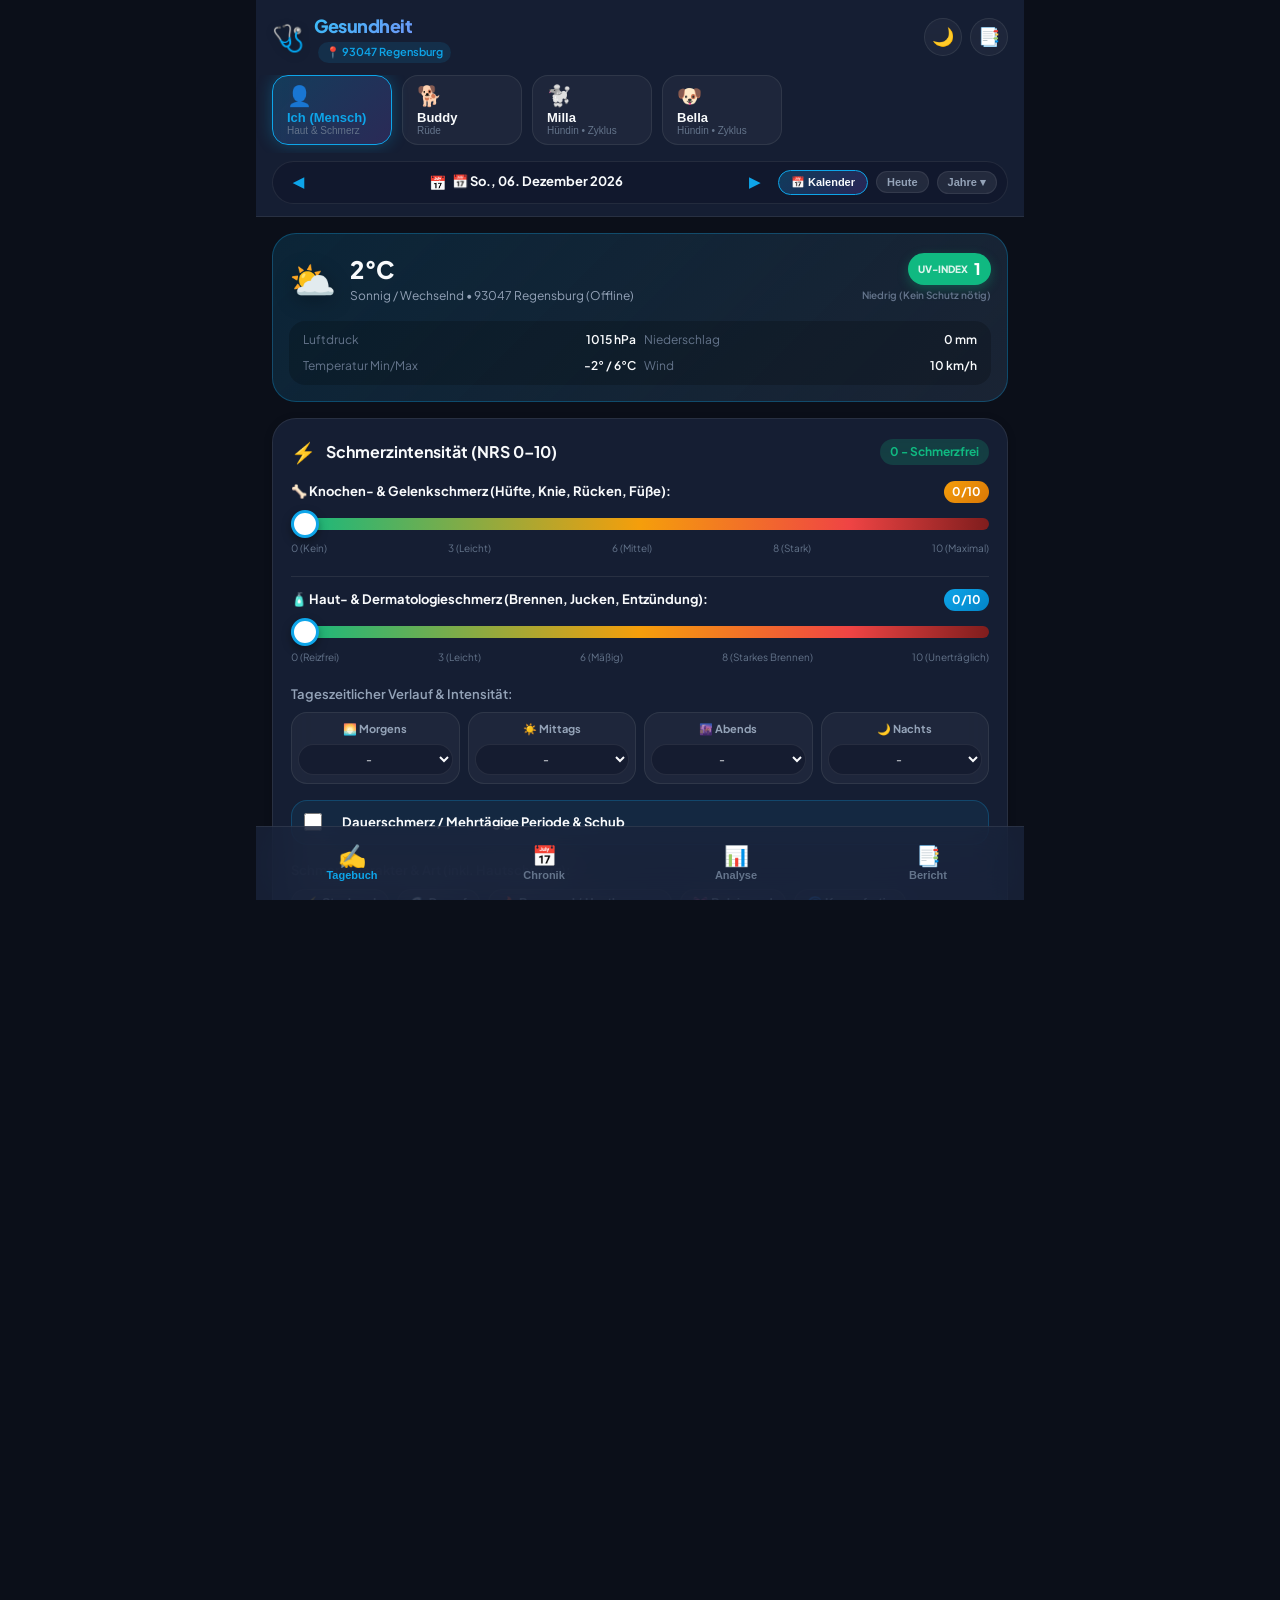
==== commit 0ebbe471: "V1.1" ====
--- a/index.html
+++ b/index.html
@@ -872,25 +872,51 @@
               <h2 class="card-title">Datensicherung & Wiederherstellung</h2>
             </div>
           </div>
-          <p class="section-hint">Ihre Daten & Fotos liegen zu 100% sicher auf Ihrem Gerät (IndexedDB). Sie können jederzeit eine vollständige Sicherung exportieren:</p>
+          <p class="section-hint">Ihre Daten & Fotos liegen zu 100% sicher auf Ihrem Gerät (IndexedDB). Sie können Sicherungen exportieren oder mit 1 Klick wiederherstellen:</p>
 
           <div class="backup-actions-grid">
+            <button class="backup-btn" id="btnRestoreEmbeddedBackup" style="border-color:rgba(16,185,129,0.4); background:rgba(16,185,129,0.08);">
+              <span class="btn-emoji">⚡</span>
+              <div class="btn-info">
+                <strong style="color:var(--accent-emerald);">1-Klick Wiederherstellen</strong>
+                <span>Gesicherten Datensatz (14.08.2026 Schub) einspielen</span>
+              </div>
+            </button>
+
             <button class="backup-btn" id="btnExportBackup">
               <span class="btn-emoji">📤</span>
               <div class="btn-info">
-                <strong>Komplettes Backup exportieren</strong>
-                <span>JSON-Datei mit allen Einträgen & Fotos</span>
+                <strong>Backup exportieren</strong>
+                <span>JSON-Datei mit allen Einträgen & Fotos herunterladen</span>
               </div>
             </button>
 
             <label class="backup-btn" for="importBackupFile">
               <span class="btn-emoji">📥</span>
               <div class="btn-info">
-                <strong>Backup wiederherstellen</strong>
-                <span>JSON-Sicherungsdatei importieren</span>
+                <strong>JSON-Datei auswählen</strong>
+                <span>Sicherungsdatei vom Gerät laden</span>
               </div>
               <input type="file" id="importBackupFile" accept=".json" style="display:none;">
             </label>
+
+            <button class="backup-btn" id="btnOpenPasteBackupModal">
+              <span class="btn-emoji">📋</span>
+              <div class="btn-info">
+                <strong>JSON-Text einfügen</strong>
+                <span>Backup per Kopieren & Einfügen wiederherstellen</span>
+              </div>
+            </button>
+          </div>
+
+          <!-- Paste JSON Text Area Box (Foldable) -->
+          <div id="pasteBackupContainer" style="display:none; margin-top:14px; padding:12px; border-radius:12px; background:rgba(0,0,0,0.25); border:1px solid var(--border-subtle);">
+            <label class="input-label" style="display:block; margin-bottom:6px; font-weight:700;">JSON-Sicherungstext hier einfügen:</label>
+            <textarea id="pasteBackupText" class="ios-text-input" rows="5" placeholder='{"version":"1.0","entries":[...]}' style="font-family:monospace; font-size:11px; width:100%;"></textarea>
+            <div style="display:flex; gap:10px; margin-top:8px;">
+              <button type="button" id="btnApplyPasteBackup" class="primary-action-btn" style="flex:1; padding:10px; font-size:13px;">✓ Aus Text wiederherstellen</button>
+              <button type="button" id="btnCancelPasteBackup" class="action-sub-btn" style="padding:10px 16px; border-radius:10px; background:rgba(255,255,255,0.08); border:none; color:var(--text-secondary); cursor:pointer;">Abbrechen</button>
+            </div>
           </div>
         </div>
 
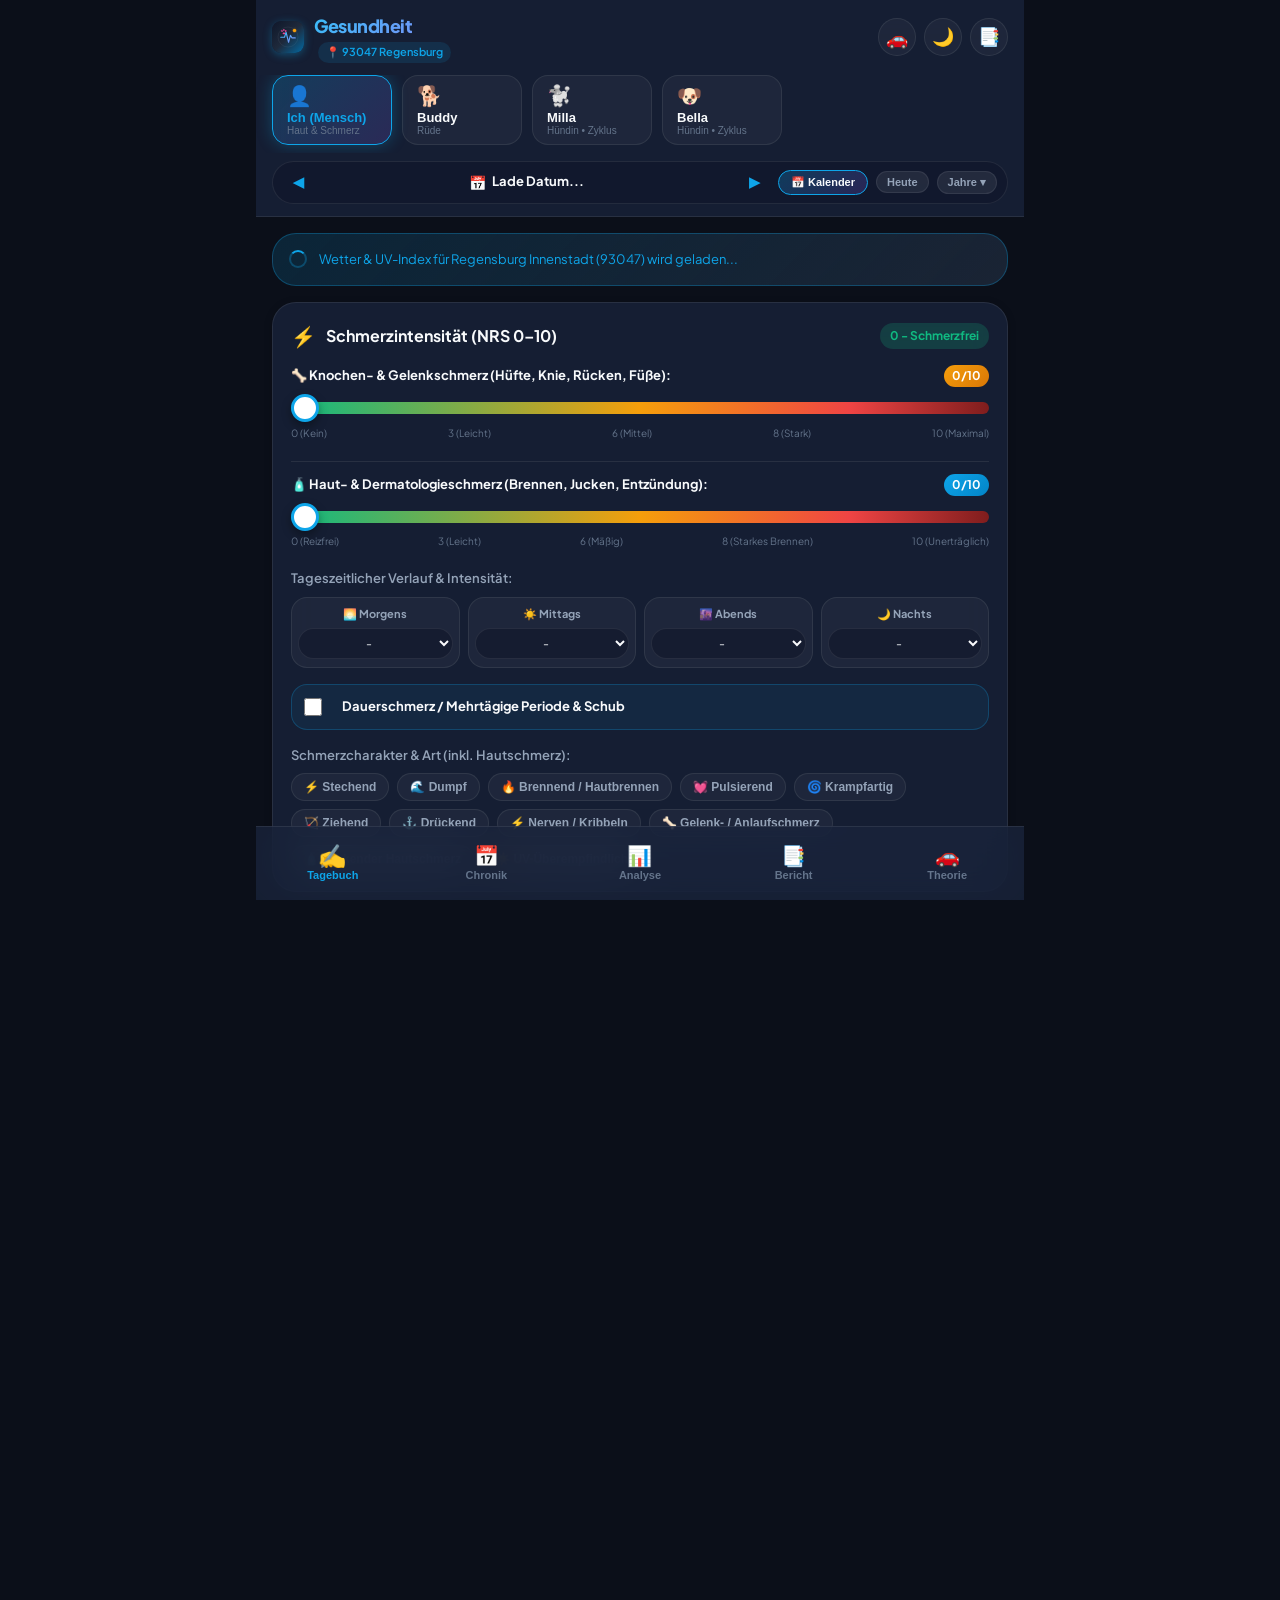
==== commit ba78d55a: "mit theorie prüfung" ====
--- a/index.html
+++ b/index.html
@@ -32,13 +32,16 @@
     <header class="app-header">
       <div class="header-top">
         <div class="header-brand">
-          <span class="brand-icon">🩺</span>
+          <img src="icons/icon.svg" class="brand-logo-img" alt="Gesundheit Logo" width="32" height="32" style="border-radius:9px; box-shadow:0 2px 8px rgba(14,165,233,0.35);">
           <div class="brand-text">
             <h1 class="brand-title">Gesundheit</h1>
             <span class="location-badge" title="Regensburg Innenstadt">📍 93047 Regensburg</span>
           </div>
         </div>
         <div class="header-actions">
+          <a href="theorie_pruefung_trainer.html" class="icon-btn" title="TÜV Theorie-Prüfungstrainer" aria-label="Theorie-Trainer" style="text-decoration:none; display:inline-flex; align-items:center; justify-content:center;">
+            <span>🚗</span>
+          </a>
           <button id="btnThemeToggle" class="icon-btn" title="Design anpassen" aria-label="Theme wechseln">
             <span class="theme-icon">🌙</span>
           </button>
@@ -932,6 +935,51 @@
         </div>
       </section>
 
+      <!-- TAB 5: THEORIE-PRÜFUNGSTRAINER -->
+      <section id="tab-theorie" class="tab-view">
+        <div class="card ios-card">
+          <div style="display:flex; justify-content:space-between; align-items:center; flex-wrap:wrap; gap:10px; margin-bottom:14px;">
+            <div style="display:flex; align-items:center; gap:10px;">
+              <span style="font-size:1.8rem;">🚗</span>
+              <div>
+                <h2 style="font-size:1.15rem; font-weight:800; margin:0; color:#fff;">TÜV Theorie-Trainer Klasse B & Anhänger</h2>
+                <span style="font-size:0.8rem; color:var(--text-muted);">Offizielle Prüfungsfragen 2026 • 30 Fragen Simulation • SVG Bildfragen</span>
+              </div>
+            </div>
+            <a href="theorie_pruefung_trainer.html" class="btn-cal-action primary" style="text-decoration:none; padding:8px 14px; font-size:0.85rem; font-weight:700; border-radius:10px; display:inline-flex; align-items:center; gap:6px;">
+              <span>⛶ Im Vollbild öffnen</span>
+            </a>
+          </div>
+
+          <div style="display:grid; grid-template-columns:repeat(auto-fit, minmax(130px, 1fr)); gap:8px; margin-bottom:14px;">
+            <div style="background:rgba(255,255,255,0.04); border:1px solid rgba(255,255,255,0.08); border-radius:10px; padding:10px; text-align:center;">
+              <div style="font-size:1.2rem;">📝</div>
+              <strong style="font-size:0.82rem; display:block; margin-top:2px;">30 Prüfungsfragen</strong>
+              <small style="color:var(--text-muted); font-size:0.7rem;">Max. 10 Fehlerpunkte</small>
+            </div>
+            <div style="background:rgba(255,255,255,0.04); border:1px solid rgba(255,255,255,0.08); border-radius:10px; padding:10px; text-align:center;">
+              <div style="font-size:1.2rem;">🚦</div>
+              <strong style="font-size:0.82rem; display:block; margin-top:2px;">SVG-Vorfahrt</strong>
+              <small style="color:var(--text-muted); font-size:0.7rem;">Cockpit & Vogelperspektive</small>
+            </div>
+            <div style="background:rgba(255,255,255,0.04); border:1px solid rgba(255,255,255,0.08); border-radius:10px; padding:10px; text-align:center;">
+              <div style="font-size:1.2rem;">🚛</div>
+              <strong style="font-size:0.82rem; display:block; margin-top:2px;">Anhänger Spezial</strong>
+              <small style="color:var(--text-muted); font-size:0.7rem;">3.500 kg, Abreißseil & Stützlast</small>
+            </div>
+            <div style="background:rgba(255,255,255,0.04); border:1px solid rgba(255,255,255,0.08); border-radius:10px; padding:10px; text-align:center;">
+              <div style="font-size:1.2rem;">📐</div>
+              <strong style="font-size:0.82rem; display:block; margin-top:2px;">Formel-Rechner</strong>
+              <small style="color:var(--text-muted); font-size:0.7rem;">Reaktion, Brems- & Anhalteweg</small>
+            </div>
+          </div>
+
+          <div style="width:100%; height:75vh; border-radius:14px; overflow:hidden; border:1px solid rgba(255,255,255,0.1); background:#090d16; box-shadow:0 8px 24px rgba(0,0,0,0.5);">
+            <iframe src="theorie_pruefung_trainer.html" style="width:100%; height:100%; border:none;" title="TÜV Theorie-Trainer"></iframe>
+          </div>
+        </div>
+      </section>
+
     </main>
 
     <!-- Bottom iOS Tab Navigation Bar -->
@@ -952,6 +1000,10 @@
         <span class="tab-icon">📑</span>
         <span class="tab-label">Bericht</span>
       </button>
+      <button class="tab-item" data-tab="theorie">
+        <span class="tab-icon">🚗</span>
+        <span class="tab-label">Theorie</span>
+      </button>
     </nav>
 
     <!-- Interactive Date & Calendar Modal -->
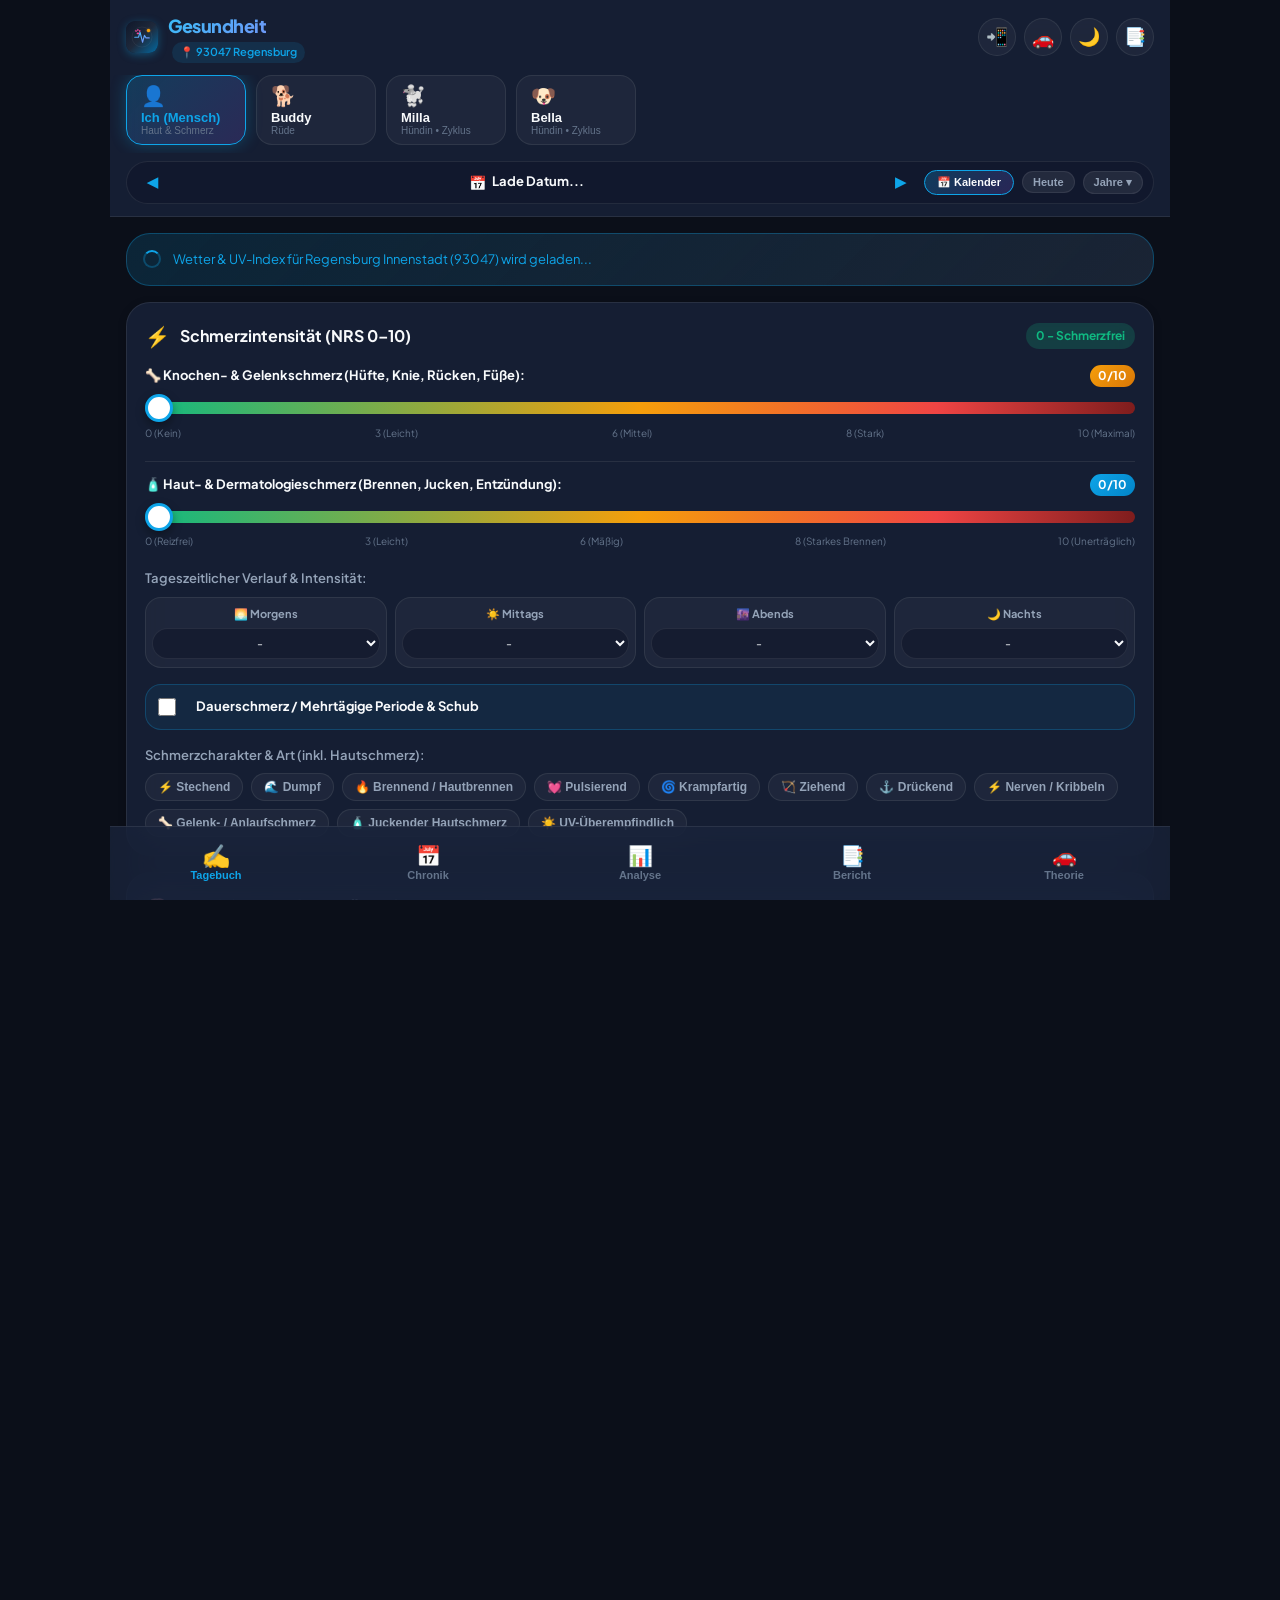
==== commit 4731278a: "bildschirm anpassung" ====
--- a/index.html
+++ b/index.html
@@ -39,6 +39,9 @@
           </div>
         </div>
         <div class="header-actions">
+          <button id="btnConnectDevices" class="icon-btn" title="Auf iPad Pro & iPhone verbinden (QR-Code)" aria-label="Geräte verbinden">
+            <span>📲</span>
+          </button>
           <a href="theorie_pruefung_trainer.html" class="icon-btn" title="TÜV Theorie-Prüfungstrainer" aria-label="Theorie-Trainer" style="text-decoration:none; display:inline-flex; align-items:center; justify-content:center;">
             <span>🚗</span>
           </a>
@@ -974,7 +977,7 @@
             </div>
           </div>
 
-          <div style="width:100%; height:75vh; border-radius:14px; overflow:hidden; border:1px solid rgba(255,255,255,0.1); background:#090d16; box-shadow:0 8px 24px rgba(0,0,0,0.5);">
+          <div class="theorie-iframe-box" style="width:100%; height:75vh; border-radius:14px; overflow:hidden; border:1px solid rgba(255,255,255,0.1); background:#090d16; box-shadow:0 8px 24px rgba(0,0,0,0.5); -webkit-overflow-scrolling:touch;">
             <iframe src="theorie_pruefung_trainer.html" style="width:100%; height:100%; border:none;" title="TÜV Theorie-Trainer"></iframe>
           </div>
         </div>
@@ -1066,6 +1069,59 @@
       </div>
     </div>
 
+    <!-- Connect Devices & WLAN Sync Modal (iPad Pro 10.5, iPhone 12 Pro & Desktop PC) -->
+    <div class="modal-overlay" id="connectDevicesModal" style="display: none;">
+      <div class="modal-content" style="max-width: 500px;">
+        <div class="modal-header" style="display: flex; justify-content: space-between; align-items: center; margin-bottom: 1rem;">
+          <h2 style="font-size: 1.2rem; margin: 0; font-weight: 800;">📲 Auf iPad & iPhone nutzen</h2>
+          <button type="button" class="modal-close-btn" id="btnCloseConnectModal">✕</button>
+        </div>
+
+        <div class="qr-card-box">
+          <div class="device-badge-list">
+            <span class="device-badge">iPad Pro 10.5</span>
+            <span class="device-badge">iPhone 12 Pro</span>
+            <span class="device-badge">Desktop PC</span>
+          </div>
+
+          <p style="font-size: 0.85rem; color: var(--text-muted); margin: 6px 0 10px;">
+            Scannen Sie den QR-Code mit der <strong>Kamera-App</strong> Ihres iPhone oder iPad im selben WLAN:
+          </p>
+
+          <img id="connectQrImg" class="qr-code-img" src="/api/qr" alt="QR-Code zum Öffnen auf iPad & iPhone">
+
+          <div style="margin-top: 8px;">
+            <code id="connectUrlText" style="font-size: 0.95rem; font-weight: 700; color: var(--accent-blue); background: rgba(0,0,0,0.3); padding: 4px 10px; border-radius: 8px; user-select: all;">
+              http://192.168.0.115:8080
+            </code>
+          </div>
+        </div>
+
+        <div class="card ios-card" style="margin-bottom: 14px; background: rgba(255,255,255,0.03);">
+          <h3 style="font-size: 0.95rem; margin-bottom: 8px;">📱 Als echte iOS-App auf iPad & iPhone installieren:</h3>
+          <ol class="ios-install-steps" style="font-size: 0.84rem; padding-left: 1.2rem; line-height: 1.6;">
+            <li>Link im <strong>Safari Browser</strong> auf dem iPad / iPhone öffnen.</li>
+            <li>Unten auf <strong>Teilen ⬆️</strong> (Viereck mit Pfeil) tippen.</li>
+            <li><strong>„Zum Home-Bildschirm“</strong> auswählen.</li>
+            <li>Die App funktioniert nun wie eine native App und <strong>auch offline</strong>!</li>
+          </ol>
+        </div>
+
+        <div class="card ios-card" style="background: rgba(16, 185, 129, 0.08); border-color: rgba(16, 185, 129, 0.3);">
+          <div style="display: flex; justify-content: space-between; align-items: center; gap: 10px; flex-wrap: wrap;">
+            <div>
+              <strong style="font-size: 0.9rem; color: #34d399; display: block;">🔄 WLAN-Datensynchronisation</strong>
+              <small style="color: var(--text-muted); font-size: 0.78rem;">Tagebucheinträge zwischen PC, iPad und iPhone abgleichen</small>
+            </div>
+            <button id="btnPerformSync" class="btn-cal-action primary" style="font-size: 0.82rem; padding: 6px 12px; white-space: nowrap;">
+              🔄 Jetzt abgleichen
+            </button>
+          </div>
+          <div id="syncStatusMsg" style="font-size: 0.82rem; margin-top: 8px; color: var(--text-muted); display: none;"></div>
+        </div>
+      </div>
+    </div>
+
   </div>
 
   <!-- Scripts -->
--- a/css/style.css
+++ b/css/style.css
@@ -2070,3 +2070,66 @@
     display: none !important;
   }
 }
+
+/* ==========================================================================
+   Multi-Device Responsive Styles: iPad Pro 10.5, iPhone 12 Pro & Desktop PC
+   ========================================================================== */
+@media (min-width: 834px) {
+  .ios-app {
+    max-width: 920px;
+  }
+  .ios-tab-bar {
+    max-width: 920px;
+  }
+  .theorie-iframe-box {
+    height: 80vh !important;
+  }
+}
+
+@media (min-width: 1112px) {
+  .ios-app {
+    max-width: 1060px;
+  }
+  .ios-tab-bar {
+    max-width: 1060px;
+  }
+  .theorie-iframe-box {
+    height: 84vh !important;
+  }
+}
+
+/* Device Connect & Sync Modal */
+.qr-card-box {
+  background: rgba(255, 255, 255, 0.04);
+  border: 1px solid var(--border-subtle);
+  border-radius: 16px;
+  padding: 16px;
+  text-align: center;
+  margin-bottom: 16px;
+}
+.qr-code-img {
+  width: 190px;
+  height: 190px;
+  background: #ffffff;
+  padding: 10px;
+  border-radius: 14px;
+  margin: 12px auto;
+  display: block;
+  box-shadow: 0 4px 16px rgba(0,0,0,0.3);
+}
+.device-badge-list {
+  display: flex;
+  justify-content: center;
+  gap: 8px;
+  flex-wrap: wrap;
+  margin: 10px 0;
+}
+.device-badge {
+  background: rgba(14, 165, 233, 0.15);
+  color: var(--accent-blue);
+  border: 1px solid rgba(14, 165, 233, 0.3);
+  padding: 4px 10px;
+  border-radius: 999px;
+  font-size: 0.75rem;
+  font-weight: 700;
+}
